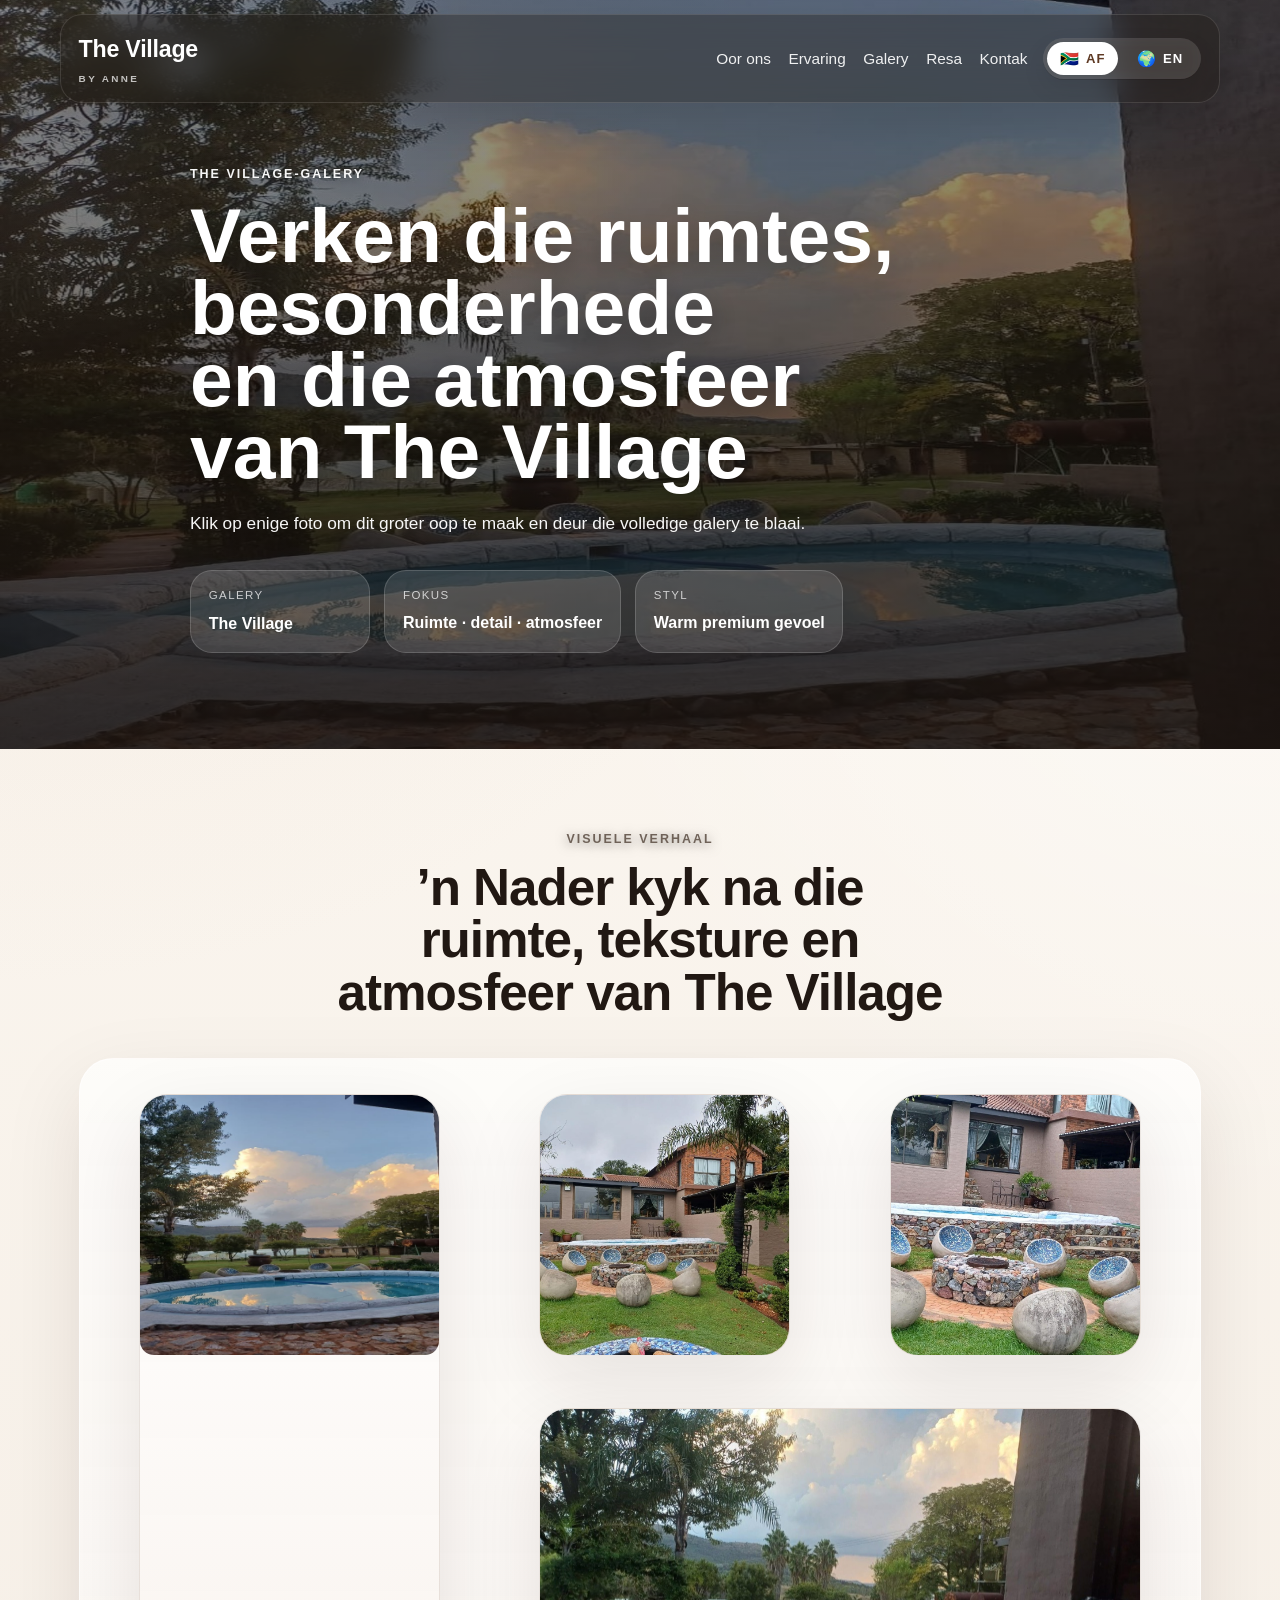
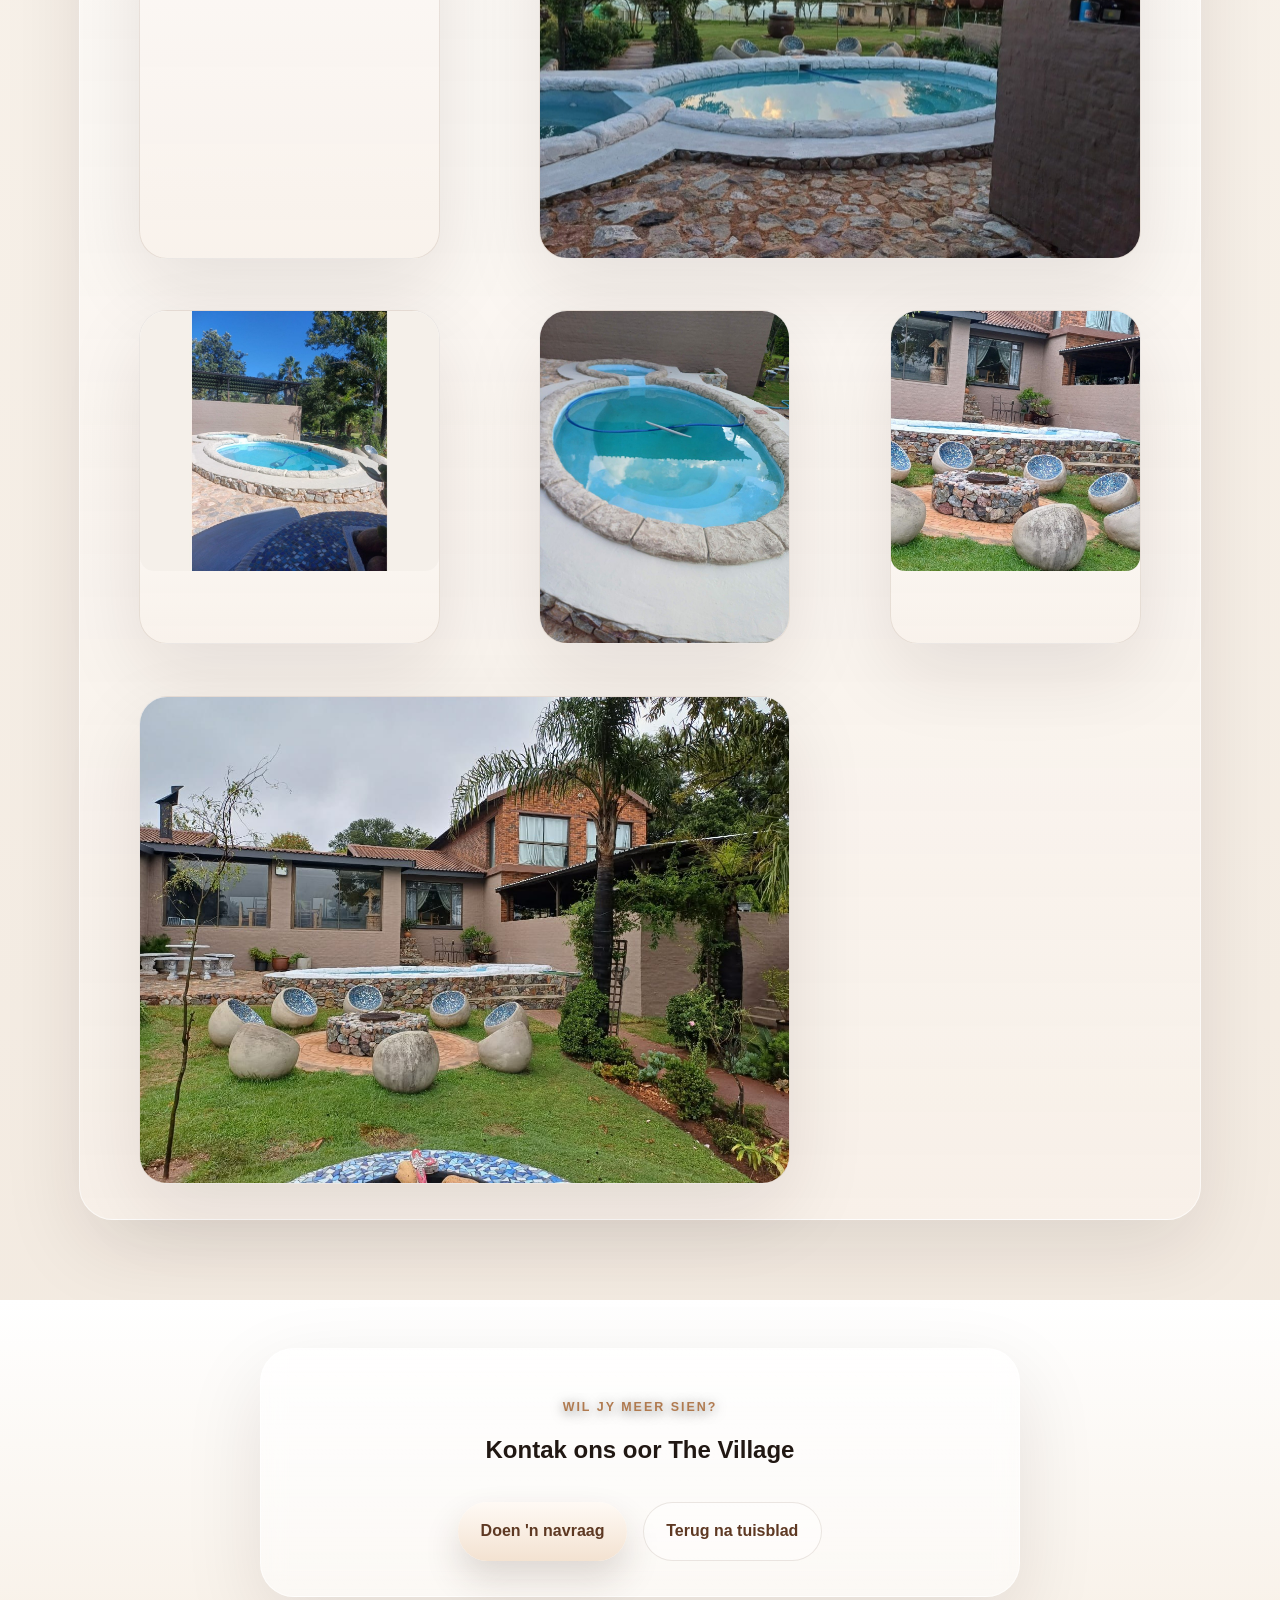
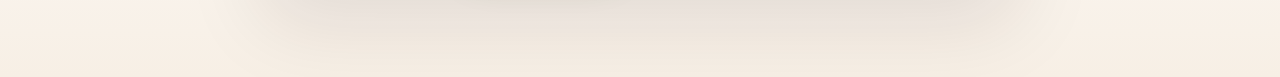
==== gallery.html @ bab65658 "Add The Village favicon" ====
<!DOCTYPE html>
<html lang="af">
<head>
  <meta charset="UTF-8" />
  <meta name="viewport" content="width=device-width, initial-scale=1.0" />
  <title>The Village Gallery | Foto's van die ruimte</title>
  <meta name="description" content="Verken The Village se galery en beleef die atmosfeer, besonderhede en plattelandse bekoring van hierdie pragtige bestemming in Muldersdrift." />
  <link rel="canonical" href="https://adrianver12.github.io/village/gallery.html" />
  <meta property="og:type" content="website" />
  <meta property="og:title" content="The Village Gallery | Foto's van die ruimte" />
  <meta property="og:description" content="Verken The Village se galery en beleef die atmosfeer, besonderhede en plattelandse bekoring van hierdie pragtige bestemming in Muldersdrift." />
  <meta property="og:url" content="https://adrianver12.github.io/village/gallery.html" />
  <meta property="og:image" content="https://adrianver12.github.io/village/assets/hero.jpg" />
  <meta name="twitter:card" content="summary_large_image" />
  <meta name="twitter:title" content="The Village Gallery | Foto's van die ruimte" />
  <meta name="twitter:description" content="Verken The Village se galery en beleef die atmosfeer, besonderhede en plattelandse bekoring van hierdie pragtige bestemming in Muldersdrift." />
  <meta name="twitter:image" content="https://adrianver12.github.io/village/assets/hero.jpg" />
  <meta name="robots" content="index, follow" />
  <link rel="icon" type="image/svg+xml" href="assets/favicon.svg" />
  <link rel="shortcut icon" href="assets/favicon.svg" />
  <script type="application/ld+json">
    {
      "@context": "https://schema.org",
      "@type": "ImageGallery",
      "name": "The Village Gallery",
      "url": "https://adrianver12.github.io/village/gallery.html",
      "image": "https://adrianver12.github.io/village/assets/hero.jpg",
      "about": {
        "@type": "LocalBusiness",
        "name": "The Village by Anne",
        "address": {
          "@type": "PostalAddress",
          "streetAddress": "47 Riverside Road",
          "addressLocality": "Muldersdrift",
          "addressCountry": "ZA"
        }
      }
    }
  </script>
  <link rel="stylesheet" href="styles.css" />
</head>
<body>
  <header class="hero hero-small">
    <div class="overlay"></div>
    <nav class="nav wrap fade-up">
      <a class="brand" href="index.html">The Village</a>
      <div class="nav-controls">
        <div class="links">
          <a href="index.html#about" data-i18n="nav_about">Oor ons</a>
          <a href="index.html#experience" data-i18n="nav_experience">Ervaring</a>
          <a href="gallery.html" data-i18n="nav_gallery">Galery</a>
          <a href="resa.html">Resa</a>
          <a href="index.html#contact" data-i18n="nav_contact">Kontak</a>
        </div>
        <div class="language-switcher" aria-label="Language switcher">
          <button type="button" class="lang-btn active" data-lang="af" aria-label="Afrikaans">
            <span class="lang-flag">🇿🇦</span>
            <span class="lang-code">AF</span>
          </button>
          <button type="button" class="lang-btn" data-lang="en" aria-label="English">
            <span class="lang-flag">🌍</span>
            <span class="lang-code">EN</span>
          </button>
        </div>
      </div>
    </nav>

    <div class="hero-inner wrap fade-up delay-1 hero-small-inner">
      <p class="eyebrow" data-i18n="gallery_page_eyebrow">The Village-galery</p>
      <h1 data-i18n="gallery_page_title">Verken die ruimtes, besonderhede en atmosfeer van The Village</h1>
      <p class="lead" data-i18n="gallery_page_lead">
        Klik op enige foto om dit groter oop te maak en deur die volledige galery te blaai.
      </p>
      <div class="hero-metrics fade-up delay-2">
        <div class="metric-pill">
          <span class="metric-label">Galery</span>
          <strong>The Village</strong>
        </div>
        <div class="metric-pill">
          <span class="metric-label">Fokus</span>
          <strong>Ruimte · detail · atmosfeer</strong>
        </div>
        <div class="metric-pill">
          <span class="metric-label">Styl</span>
          <strong>Warm premium gevoel</strong>
        </div>
      </div>
    </div>
  </header>

  <main>
    <section class="section wrap gallery-page-section">
      <div class="section-heading center fade-up section-heading-narrow gallery-page-heading">
        <p class="kicker">Visuele verhaal</p>
        <h2>’n Nader kyk na die ruimte, teksture en atmosfeer van The Village</h2>
      </div>
      <div class="gallery-page-grid lightbox-gallery premium-gallery-grid">
        <figure class="gallery-card tall fade-up">
          <button class="gallery-trigger" type="button" data-gallery-image="assets/hero.jpg" data-gallery-alt-af="The Village se hoofruimte en terrein" data-gallery-alt-en="The Village main setting and grounds">
            <img src="assets/hero.jpg" alt="The Village se hoofruimte en terrein" data-i18n-alt="gallery_img1_alt" />
          </button>
        </figure>
        <figure class="gallery-card fade-up delay-1">
          <button class="gallery-trigger" type="button" data-gallery-image="assets/gallery-1.jpg" data-gallery-alt-af="The Village se buiteruimte en sitarea" data-gallery-alt-en="The Village venue exterior and seating area">
            <img src="assets/gallery-1.jpg" alt="The Village se buiteruimte en sitarea" data-i18n-alt="gallery_img2_alt" />
          </button>
        </figure>
        <figure class="gallery-card fade-up delay-2">
          <button class="gallery-trigger" type="button" data-gallery-image="assets/gallery-2.jpg" data-gallery-alt-af="The Village se buitelugruimte" data-gallery-alt-en="The Village outdoor space">
            <img src="assets/gallery-2.jpg" alt="The Village se buitelugruimte" data-i18n-alt="gallery_img3_alt" />
          </button>
        </figure>
        <figure class="gallery-card wide fade-up">
          <button class="gallery-trigger" type="button" data-gallery-image="assets/gallery-3.jpg" data-gallery-alt-af="The Village se warm plattelandse atmosfeer" data-gallery-alt-en="The Village warm countryside atmosphere">
            <img src="assets/gallery-3.jpg" alt="The Village se warm plattelandse atmosfeer" data-i18n-alt="gallery_img4_alt" />
          </button>
        </figure>
        <figure class="gallery-card fade-up delay-1">
          <button class="gallery-trigger" type="button" data-gallery-image="assets/gallery-4.jpg" data-gallery-alt-af="The Village se besonderhede en bekoring" data-gallery-alt-en="The Village detail and charm">
            <img src="assets/gallery-4.jpg" alt="The Village se besonderhede en bekoring" data-i18n-alt="gallery_img5_alt" />
          </button>
        </figure>
        <figure class="gallery-card fade-up delay-2">
          <button class="gallery-trigger" type="button" data-gallery-image="assets/reel-1.jpg" data-gallery-alt-af="The Village se swembad detail" data-gallery-alt-en="The Village pool detail">
            <img src="assets/reel-1.jpg" alt="The Village se swembad detail" data-i18n-alt="gallery_img6_alt" />
          </button>
        </figure>
        <figure class="gallery-card fade-up">
          <button class="gallery-trigger" type="button" data-gallery-image="assets/reel-6.jpg" data-gallery-alt-af="The Village se vuurput en sitarea" data-gallery-alt-en="The Village firepit seating area">
            <img src="assets/reel-6.jpg" alt="The Village se vuurput en sitarea" data-i18n-alt="gallery_img7_alt" />
          </button>
        </figure>
        <figure class="gallery-card wide fade-up delay-1">
          <button class="gallery-trigger" type="button" data-gallery-image="assets/reel-7.jpg" data-gallery-alt-af="The Village se buitekant en tuin" data-gallery-alt-en="The Village exterior and garden">
            <img src="assets/reel-7.jpg" alt="The Village se buitekant en tuin" data-i18n-alt="gallery_img8_alt" />
          </button>
        </figure>
      </div>
    </section>

    <section class="section contact-section gallery-cta-section">
      <div class="wrap center fade-up premium-panel gallery-cta-panel">
        <p class="kicker" data-i18n="gallery_contact_kicker">Wil jy meer sien?</p>
        <h2 data-i18n="gallery_contact_title">Kontak ons oor The Village</h2>
        <div class="cta-row center-cta">
          <a class="btn primary" href="index.html#contact" data-i18n="gallery_contact_cta">Doen 'n navraag</a>
          <a class="btn ghost" href="index.html" data-i18n="gallery_back_home">Terug na tuisblad</a>
        </div>
      </div>
    </section>
  </main>

  <div class="lightbox" id="lightbox" aria-hidden="true">
    <button class="lightbox-close" type="button" aria-label="Close gallery">×</button>
    <button class="lightbox-nav prev" type="button" aria-label="Previous image">‹</button>
    <div class="lightbox-stage">
      <img id="lightbox-image" src="" alt="" />
      <p id="lightbox-caption"></p>
    </div>
    <button class="lightbox-nav next" type="button" aria-label="Next image">›</button>
  </div>

  <script>
    window.SMARTSITE_GA4_ID = 'G-8PX1MMG23H';
  </script>
  <script src="tracking-snippet.js"></script>
  <script>
    const translations = {
      af: {
        page_title: "The Village Gallery | Foto's van die ruimte",
        meta_description: "Verken The Village se galery en beleef die atmosfeer, besonderhede en plattelandse bekoring van hierdie pragtige bestemming in Muldersdrift.",
        nav_about: "Oor ons",
        nav_experience: "Ervaring",
        nav_gallery: "Galery",
        nav_contact: "Kontak",
        gallery_page_eyebrow: "The Village-galery",
        gallery_page_title: "Verken die ruimtes, besonderhede en die atmosfeer van The Village",
        gallery_page_lead: "Klik op enige foto om dit groter oop te maak en deur die volledige galery te blaai.",
        gallery_img1_alt: "The Village se hoofruimte en terrein",
        gallery_img2_alt: "The Village se buiteruimte en sitarea",
        gallery_img3_alt: "The Village se buitelugruimte",
        gallery_img4_alt: "The Village se warm plattelandse atmosfeer",
        gallery_img5_alt: "The Village se besonderhede en bekoring",
        gallery_img6_alt: "The Village se swembad detail",
        gallery_img7_alt: "The Village se vuurput en sitarea",
        gallery_img8_alt: "The Village se buitekant en tuin",
        gallery_contact_kicker: "Wil jy meer sien?",
        gallery_contact_title: "Kontak ons oor The Village",
        gallery_contact_cta: "Doen 'n navraag",
        gallery_back_home: "Terug na tuisblad"
      },
      en: {
        page_title: "The Village Gallery | Photos of the space",
        meta_description: "Explore The Village gallery and experience the atmosphere, details, and countryside charm of this beautiful destination in Muldersdrift.",
        nav_about: "About",
        nav_experience: "Experience",
        nav_gallery: "Gallery",
        nav_contact: "Contact",
        gallery_page_eyebrow: "The Village gallery",
        gallery_page_title: "Explore the spaces, details, and atmosphere of The Village",
        gallery_page_lead: "Click any image to open it larger and scroll through the full gallery.",
        gallery_img1_alt: "The Village main setting and grounds",
        gallery_img2_alt: "The Village venue exterior and seating area",
        gallery_img3_alt: "The Village outdoor space",
        gallery_img4_alt: "The Village warm countryside atmosphere",
        gallery_img5_alt: "The Village detail and charm",
        gallery_img6_alt: "The Village pool detail",
        gallery_img7_alt: "The Village firepit seating area",
        gallery_img8_alt: "The Village exterior and garden",
        gallery_contact_kicker: "Want to see more?",
        gallery_contact_title: "Contact us about The Village",
        gallery_contact_cta: "Make an enquiry",
        gallery_back_home: "Back to home"
      }
    };

    (function () {
      const triggers = Array.from(document.querySelectorAll('.gallery-trigger'));
      const lightbox = document.getElementById('lightbox');
      const lightboxImage = document.getElementById('lightbox-image');
      const lightboxCaption = document.getElementById('lightbox-caption');
      const closeBtn = document.querySelector('.lightbox-close');
      const prevBtn = document.querySelector('.lightbox-nav.prev');
      const nextBtn = document.querySelector('.lightbox-nav.next');
      const langButtons = Array.from(document.querySelectorAll('.lang-btn'));
      const metaDescription = document.querySelector('meta[name="description"]');
      let currentIndex = 0;
      let currentLang = 'af';

      const items = triggers.map((trigger) => ({
        src: trigger.dataset.galleryImage,
        altAf: trigger.dataset.galleryAltAf || '',
        altEn: trigger.dataset.galleryAltEn || ''
      }));

      function currentAlt(item) {
        return currentLang === 'af' ? item.altAf : item.altEn;
      }

      function render(index) {
        const item = items[index];
        const alt = currentAlt(item);
        lightboxImage.src = item.src;
        lightboxImage.alt = alt;
        lightboxCaption.textContent = alt;
        currentIndex = index;
      }

      function openLightbox(index) {
        render(index);
        lightbox.classList.add('open');
        lightbox.setAttribute('aria-hidden', 'false');
        document.body.classList.add('lightbox-open');
      }

      function closeLightbox() {
        lightbox.classList.remove('open');
        lightbox.setAttribute('aria-hidden', 'true');
        document.body.classList.remove('lightbox-open');
      }

      function showNext(step) {
        const nextIndex = (currentIndex + step + items.length) % items.length;
        render(nextIndex);
      }

      function applyTranslations(lang) {
        currentLang = lang;
        try { localStorage.setItem('theVillageLanguage', lang); } catch (e) {}
        document.documentElement.lang = lang;
        document.title = translations[lang].page_title;
        metaDescription.setAttribute('content', translations[lang].meta_description);

        document.querySelectorAll('[data-i18n]').forEach((el) => {
          const key = el.dataset.i18n;
          if (translations[lang][key]) el.textContent = translations[lang][key];
        });

        document.querySelectorAll('[data-i18n-alt]').forEach((el) => {
          const key = el.dataset.i18nAlt;
          if (translations[lang][key]) el.setAttribute('alt', translations[lang][key]);
        });

        langButtons.forEach((btn) => {
          btn.classList.toggle('active', btn.dataset.lang === lang);
        });

        if (lightbox.classList.contains('open')) render(currentIndex);
      }

      triggers.forEach((trigger, index) => {
        trigger.addEventListener('click', () => openLightbox(index));
      });

      closeBtn.addEventListener('click', closeLightbox);
      prevBtn.addEventListener('click', () => showNext(-1));
      nextBtn.addEventListener('click', () => showNext(1));

      lightbox.addEventListener('click', (event) => {
        if (event.target === lightbox) closeLightbox();
      });

      document.addEventListener('keydown', (event) => {
        if (!lightbox.classList.contains('open')) return;
        if (event.key === 'Escape') closeLightbox();
        if (event.key === 'ArrowLeft') showNext(-1);
        if (event.key === 'ArrowRight') showNext(1);
      });

      langButtons.forEach((btn) => {
        btn.addEventListener('click', () => applyTranslations(btn.dataset.lang));
      });

      let savedLang = 'af';
      try {
        savedLang = localStorage.getItem('theVillageLanguage') || 'af';
      } catch (e) {}
      applyTranslations(savedLang === 'en' ? 'en' : 'af');
    })();
  </script>
</body>
</html>
---- styles.css ----
:root {
  --bg: #f6f1ea;
  --surface: rgba(255,255,255,0.92);
  --surface-strong: #fffdfa;
  --surface-soft: rgba(255,255,255,0.78);
  --text: #211813;
  --muted: #6f6258;
  --accent: #b07a4f;
  --accent-dark: #5e3923;
  --accent-soft: #e8d5c4;
  --line: rgba(94, 57, 35, 0.12);
  --shadow: 0 28px 80px rgba(36, 24, 18, 0.1);
}

* { box-sizing: border-box; }
html { scroll-behavior: smooth; scroll-padding-top: 110px; }
body {
  margin: 0;
  font-family: Inter, Arial, Helvetica, sans-serif;
  color: var(--text);
  background:
    radial-gradient(circle at top left, rgba(232,213,196,0.42), transparent 28%),
    radial-gradient(circle at right 15%, rgba(255,255,255,0.5), transparent 24%),
    linear-gradient(180deg, #fcf8f2 0%, #f2e9df 100%);
  line-height: 1.65;
}
img { max-width: 100%; display: block; }
a { color: inherit; }
.wrap { max-width: 1160px; margin: 0 auto; }

.hero {
  position: relative;
  min-height: 96vh;
  padding: 6rem 1.2rem 6rem;
  color: white;
  background: url('assets/hero.jpg') center/cover no-repeat;
}
.overlay {
  position: absolute;
  inset: 0;
  background:
    linear-gradient(rgba(24, 18, 14, 0.38), rgba(24, 18, 14, 0.8)),
    linear-gradient(120deg, rgba(176,122,79,0.18), transparent 44%),
    radial-gradient(circle at top left, rgba(255,255,255,0.08), transparent 28%);
}
.nav, .hero-inner { position: relative; z-index: 2; }
.nav {
  position: fixed;
  top: 0.9rem;
  left: 0.75rem;
  right: 0.75rem;
  max-width: 1160px;
  margin: 0 auto;
  z-index: 50;
  display: flex;
  justify-content: space-between;
  align-items: center;
  gap: 1rem;
  padding: 0.9rem 1.1rem;
  border-radius: 22px;
  background: rgba(28, 21, 17, 0.34);
  border: 1px solid rgba(255,255,255,0.12);
  box-shadow: 0 20px 50px rgba(0,0,0,0.16);
  backdrop-filter: blur(16px);
}
.brand {
  font-size: 1.45rem;
  font-weight: 800;
  letter-spacing: -0.01em;
  text-decoration: none;
  color: inherit;
  transition: opacity 0.2s ease;
}
.brand::after {
  content: 'by Anne';
  display: block;
  font-size: 0.62rem;
  font-weight: 600;
  letter-spacing: 0.24em;
  text-transform: uppercase;
  color: rgba(255,255,255,0.72);
  margin-top: 0.18rem;
}
.brand:hover {
  opacity: 0.82;
}
.nav-controls {
  display: flex;
  align-items: center;
  gap: 1rem;
  flex-wrap: wrap;
  justify-content: flex-end;
}
.links { display: flex; gap: 1.1rem; flex-wrap: wrap; }
.links a, .btn { text-decoration: none; }
.links a {
  color: rgba(255,255,255,0.92);
  font-size: 0.96rem;
  position: relative;
}
.links a::after {
  content: '';
  position: absolute;
  left: 0;
  bottom: -0.35rem;
  width: 100%;
  height: 1px;
  background: rgba(255,255,255,0.72);
  transform: scaleX(0);
  transform-origin: left;
  transition: transform 0.22s ease;
}
.links a:hover::after,
.links a:focus-visible::after {
  transform: scaleX(1);
}
.language-switcher {
  display: inline-flex;
  gap: 0.35rem;
  padding: 0.28rem;
  border-radius: 999px;
  background: rgba(255,255,255,0.14);
  backdrop-filter: blur(8px);
  box-shadow: 0 10px 25px rgba(0,0,0,0.08);
}
.lang-btn {
  display: inline-flex;
  align-items: center;
  gap: 0.45rem;
  border: 0;
  border-radius: 999px;
  padding: 0.55rem 0.8rem;
  background: transparent;
  color: white;
  cursor: pointer;
  font-weight: 700;
}
.lang-btn.active {
  background: white;
  color: var(--accent-dark);
}
.lang-flag {
  font-size: 0.95rem;
  line-height: 1;
}
.lang-code {
  font-size: 0.82rem;
  letter-spacing: 0.08em;
}
.hero-inner {
  max-width: 900px;
  padding-top: 6.2rem;
}
.eyebrow, .kicker {
  text-transform: uppercase;
  letter-spacing: 0.16em;
  font-size: 0.78rem;
  font-weight: 700;
  color: rgba(255,255,255,0.96);
  text-shadow: 0 2px 12px rgba(0,0,0,0.55);
}
h1, h2, h3 { margin: 0; text-wrap: balance; }
h1 {
  margin-top: 0.85rem;
  font-size: clamp(3rem, 6vw, 5.6rem);
  line-height: 0.94;
  max-width: 900px;
  text-shadow: 0 8px 24px rgba(0,0,0,0.28);
}
.lead {
  max-width: 720px;
  font-size: 1.08rem;
  color: rgba(255,255,255,0.96);
  margin-top: 1.35rem;
  text-shadow: 0 4px 18px rgba(0,0,0,0.35);
}

.hero-metrics {
  display: flex;
  gap: 0.9rem;
  flex-wrap: wrap;
  margin-top: 2rem;
}

.metric-pill {
  min-width: 180px;
  padding: 0.95rem 1.1rem;
  border-radius: 22px;
  background: rgba(255,255,255,0.12);
  border: 1px solid rgba(255,255,255,0.16);
  backdrop-filter: blur(10px);
}

.metric-label {
  display: block;
  font-size: 0.72rem;
  letter-spacing: 0.12em;
  text-transform: uppercase;
  color: rgba(255,255,255,0.74);
  margin-bottom: 0.35rem;
}

.metric-pill strong {
  font-size: 1rem;
  color: white;
}
.cta-row {
  display: flex;
  gap: 1rem;
  flex-wrap: wrap;
  margin-top: 2rem;
}
.btn {
  display: inline-flex;
  align-items: center;
  justify-content: center;
  padding: 0.95rem 1.4rem;
  border-radius: 999px;
  font-weight: 700;
  transition: transform 0.22s ease, opacity 0.22s ease;
}
.btn:hover { transform: translateY(-2px); }
.btn.primary {
  background: linear-gradient(180deg, #fffaf5 0%, #f3e2d1 100%);
  color: var(--accent-dark);
  box-shadow: 0 18px 36px rgba(64, 40, 25, 0.16);
}
.btn.secondary { color: white; border: 1px solid rgba(255,255,255,0.55); background: rgba(255,255,255,0.08); }
.btn.ghost { color: var(--accent-dark); border: 1px solid var(--line); background: rgba(255,255,255,0.42); }

.statement-section {
  margin-top: -2.5rem;
  position: relative;
  z-index: 3;
  padding: 0 1.2rem;
}
.statement-card {
  background: var(--surface-soft);
  border: 1px solid rgba(255,255,255,0.7);
  border-radius: 32px;
  padding: 2rem 2.2rem;
  box-shadow: var(--shadow);
  backdrop-filter: blur(16px);
}
.statement-card h2 { margin-top: 0.35rem; font-size: clamp(1.8rem, 3.5vw, 2.9rem); }
.split-statement {
  display: grid;
  grid-template-columns: 1.2fr 0.8fr;
  gap: 1.8rem;
  align-items: end;
}
.statement-side-copy {
  margin: 0;
  font-size: 1.02rem;
  color: var(--muted);
}
.hero-small {
  min-height: 56vh;
  padding-top: 6rem;
}
.hero-small-inner {
  padding-top: 3.5rem;
}
.kicker { color: var(--accent); }
.section { padding: 5rem 1.2rem; scroll-margin-top: 110px; }
.split-layout, .contact-grid {
  display: grid;
  grid-template-columns: 1fr 1fr;
  gap: 2rem;
  align-items: center;
}
.content-block h2, .section-heading h2, .highlight-grid h2, .contact-grid h2 {
  margin-top: 0.45rem;
  font-size: clamp(2rem, 4vw, 3.2rem);
  line-height: 1.03;
  letter-spacing: -0.02em;
}
p, li, .section-heading p { color: var(--muted); }

.section-heading-narrow {
  max-width: 680px;
}
.visual-card, .card, .feature-card, .gallery-card, .contact-card {
  background: var(--surface);
  border: 1px solid var(--line);
  border-radius: 28px;
  box-shadow: var(--shadow);
}
.visual-card, .gallery-card { overflow: hidden; }

.about-editorial {
  align-items: stretch;
}

.framed-visual {
  padding: 0.75rem;
  background: linear-gradient(180deg, rgba(255,255,255,0.92), rgba(246,238,230,0.9));
}

.about-signature {
  display: flex;
  align-items: center;
  gap: 0.9rem;
  margin-top: 1.6rem;
  color: var(--accent-dark);
}

.about-signature p {
  margin: 0;
  color: var(--accent-dark);
  font-weight: 600;
}

.signature-line {
  width: 56px;
  height: 1px;
  background: rgba(94,57,35,0.3);
  flex: 0 0 auto;
}
.gallery-trigger {
  display: block;
  width: 100%;
  padding: 0;
  margin: 0;
  border: 0;
  background: transparent;
  cursor: pointer;
}
.visual-card img { width: 100%; height: 100%; min-height: 420px; object-fit: cover; }
.gallery-preview-section {
  padding-top: 4rem;
}
.gallery-preview-card {
  display: grid;
  grid-template-columns: 1.15fr 0.85fr;
  gap: 1.5rem;
  align-items: center;
  background: var(--surface-strong);
  border: 1px solid var(--line);
  border-radius: 30px;
  box-shadow: var(--shadow);
  overflow: hidden;
}
.gallery-preview-card img {
  width: 100%;
  height: 100%;
  min-height: 360px;
  object-fit: cover;
}
.gallery-preview-copy {
  padding: 2.3rem;
}

.spotlight-card {
  position: relative;
}

.spotlight-card::after {
  content: '';
  position: absolute;
  inset: auto 2rem 2rem auto;
  width: 120px;
  height: 120px;
  border-radius: 50%;
  background: radial-gradient(circle, rgba(232,213,196,0.6), rgba(232,213,196,0));
  pointer-events: none;
}
.gallery-page-grid {
  display: grid;
  grid-template-columns: 1.15fr 1fr 1fr;
  gap: 1.2rem;
}

.gallery-page-section {
  padding-top: 4.2rem;
}

.gallery-page-heading {
  margin-bottom: 2rem;
}

.premium-gallery-grid {
  padding: 1.2rem;
  border-radius: 34px;
  background: linear-gradient(180deg, rgba(255,255,255,0.7), rgba(251,244,238,0.54));
  border: 1px solid rgba(255,255,255,0.62);
  box-shadow: var(--shadow);
}

.resa-gallery-page-section {
  padding-top: 4.2rem;
}

.resa-premium-gallery-grid {
  background: linear-gradient(180deg, rgba(255,255,255,0.72), rgba(251,241,235,0.56));
}
.stay-image {
  width: 100%;
  height: 260px;
  object-fit: cover;
  border-radius: 18px;
  margin-bottom: 1rem;
}
.resa-hero {
  background:
    linear-gradient(rgba(24, 18, 14, 0.1), rgba(24, 18, 14, 0.42)),
    url('assets/resa-gallery-1.jpg') center/cover no-repeat;
}
.products-hero {
  background: url('assets/resa-product-skincare-set.jpg') center/cover no-repeat;
}
.center-cta {
  justify-content: center;
}
.product-grid {
  display: grid;
  grid-template-columns: repeat(auto-fit, minmax(240px, 1fr));
  gap: 1.25rem;
}

.resa-products-section {
  padding-top: 4.2rem;
}

.resa-product-grid {
  gap: 1.5rem;
}
.product-card {
  background: linear-gradient(180deg, rgba(255,255,255,0.95), rgba(249,243,237,0.92));
  border: 1px solid var(--line);
  border-radius: 28px;
  box-shadow: var(--shadow);
  overflow: hidden;
  display: flex;
  flex-direction: column;
}
.product-card img {
  width: 100%;
  height: 310px;
  object-fit: cover;
  object-position: center;
  transition: transform 0.3s ease-in-out;
  box-shadow: 0 2px 10px rgba(0, 0, 0, 0.1);
}
.product-card:hover img {
  transform: scale(1.025);
}
.product-grid { margin-top: 2rem; }
.product-card > div {
  padding: 1.25rem;
  display: flex;
  flex: 1;
  flex-direction: column;
}
.product-card > div h3 {
  margin-top: 0.25rem;
  margin-bottom: 0.6rem;
}
.product-copy {
  padding: 1.25rem;
  display: flex;
  flex: 1;
  flex-direction: column;
}
.product-copy h3 {
  margin-top: 0.25rem;
  margin-bottom: 0.6rem;
}
.product-category {
  margin: 0;
  color: var(--accent);
  font-size: 0.78rem;
  font-weight: 800;
  letter-spacing: 0.1em;
  text-transform: uppercase;
}
.product-price, .price {
  margin-top: auto;
  color: var(--accent-dark);
  font-size: 1.15rem;
  font-weight: 800;
}
.muted-price {
  color: var(--muted);
  font-size: 0.98rem;
}
.product-enquiry-card {
  max-width: 780px;
}
.price-layout {
  display: grid;
  grid-template-columns: 1.15fr 0.85fr;
  gap: 2rem;
  align-items: start;
}

.resa-price-panel {
  border-radius: 34px;
}
.price-columns {
  display: grid;
  grid-template-columns: repeat(auto-fit, minmax(230px, 1fr));
  gap: 1rem;
  margin-top: 1.5rem;
}
.price-box {
  background: linear-gradient(180deg, rgba(255,255,255,0.96), rgba(248,240,233,0.9));
  border: 1px solid var(--line);
  border-radius: 24px;
  box-shadow: var(--shadow);
  padding: 1.35rem;
}
.price-list {
  list-style: none;
  padding: 0;
  margin: 0;
}
.price-list li {
  display: flex;
  justify-content: space-between;
  gap: 1rem;
  padding: 0.65rem 0;
  border-bottom: 1px solid var(--line);
}
.price-list li:last-child { border-bottom: 0; }
.price-list strong { color: var(--accent-dark); white-space: nowrap; }
.price-image img { width: 100%; }

.alt { background: rgba(255,255,255,0.38); }
.section-heading { max-width: 760px; margin: 0 auto 2.4rem; }
.center { text-align: center; }
.intro-note { max-width: 760px; margin: 0.5rem auto 2rem; }
.premium-panel-section {
  padding-top: 4.2rem;
}
.premium-panel {
  padding: 2.2rem;
  border-radius: 34px;
  background: linear-gradient(180deg, rgba(255,255,255,0.7), rgba(255,255,255,0.48));
  border: 1px solid rgba(255,255,255,0.6);
  box-shadow: var(--shadow);
  backdrop-filter: blur(12px);
}
.feature-grid {
  display: grid;
  grid-template-columns: repeat(auto-fit, minmax(250px, 1fr));
  gap: 1.25rem;
}
.feature-grid-tight {
  gap: 1.5rem;
}
.feature-card {
  padding: 1.7rem;
  min-height: 220px;
  position: relative;
}
.feature-card::before {
  content: '';
  position: absolute;
  inset: 0;
  border-radius: inherit;
  background: linear-gradient(180deg, rgba(255,255,255,0.18), transparent 40%);
  pointer-events: none;
}
.feature-number {
  display: inline-block;
  margin-bottom: 1rem;
  color: var(--accent);
  font-weight: 800;
  letter-spacing: 0.12em;
}

.feature-card h3,
.product-card h3,
.price-box h3 {
  letter-spacing: -0.02em;
}
.masonry-grid {
  display: grid;
  grid-template-columns: 1.15fr 1fr 1fr;
  gap: 1.2rem;
}
.gallery-card img {
  width: 100%;
  height: 100%;
  min-height: 260px;
  object-fit: cover;
  transition: transform 0.35s ease;
  border-radius: 14px;
}
.gallery-card:hover img { transform: scale(1.03); }

.gallery-card {
  background: linear-gradient(180deg, rgba(255,255,255,0.96), rgba(248,241,235,0.92));
}
.tall { grid-row: span 2; }
.wide { grid-column: span 2; }
.highlight-band {
  background: linear-gradient(180deg, #f1e1d3 0%, #e7d1be 100%);
}

.editorial-band {
  position: relative;
  overflow: hidden;
}

.editorial-band::before {
  content: '';
  position: absolute;
  inset: 0;
  background: radial-gradient(circle at right top, rgba(255,255,255,0.26), transparent 28%);
  pointer-events: none;
}

.editorial-quote {
  padding-top: 1rem;
}

.editorial-quote p {
  max-width: 620px;
  margin: 0;
  font-size: clamp(1.2rem, 2.6vw, 1.8rem);
  line-height: 1.35;
  color: var(--accent-dark);
}
.highlight-grid {
  display: grid;
  grid-template-columns: 1fr 1fr;
  gap: 2rem;
  align-items: center;
}
.contact-section {
  background: linear-gradient(180deg, #fff 0%, #f7efe5 100%);
}

.gallery-cta-section {
  padding-top: 3rem;
}

.gallery-cta-panel {
  max-width: 760px;
}

.resa-editorial {
  padding-top: 4.2rem;
}

.resa-signature p {
  max-width: 440px;
}

.resa-framed-visual img {
  min-height: 470px;
}

.resa-panel {
  background: linear-gradient(180deg, rgba(255,255,255,0.72), rgba(252,244,238,0.54));
}

.resa-gallery-preview-section {
  padding-bottom: 6rem;
}

.resa-spotlight-card::after {
  background: radial-gradient(circle, rgba(221,193,172,0.62), rgba(221,193,172,0));
}
.contact-card { padding: 1.7rem; }

.premium-contact-grid {
  align-items: stretch;
}

.premium-contact-grid > div,
.premium-contact-grid .contact-card {
  min-height: 100%;
}
.contact-card p + p { margin-top: 1rem; }
.contact-link {
  color: var(--accent-dark);
  font-weight: 600;
  text-decoration: none;
}
.contact-link:hover {
  text-decoration: underline;
}
.lightbox-open {
  overflow: hidden;
}
.lightbox {
  position: fixed;
  inset: 0;
  display: none;
  align-items: center;
  justify-content: center;
  gap: 1rem;
  padding: 1.5rem;
  background: rgba(12, 12, 12, 0.88);
  z-index: 9999;
}
.lightbox.open {
  display: flex;
}
.lightbox-stage {
  max-width: min(1100px, 80vw);
  max-height: 86vh;
  text-align: center;
}
.lightbox-stage img {
  max-width: 100%;
  max-height: 76vh;
  border-radius: 18px;
  box-shadow: 0 30px 80px rgba(0,0,0,0.35);
}
.lightbox-stage p {
  color: rgba(255,255,255,0.88);
  margin-top: 0.9rem;
}
.lightbox-close,
.lightbox-nav {
  border: 0;
  cursor: pointer;
  color: white;
  background: rgba(255,255,255,0.12);
  backdrop-filter: blur(8px);
}
.lightbox-close {
  position: absolute;
  top: 1rem;
  right: 1rem;
  width: 48px;
  height: 48px;
  border-radius: 999px;
  font-size: 2rem;
  line-height: 1;
}
.lightbox-nav {
  width: 54px;
  height: 54px;
  border-radius: 999px;
  font-size: 2rem;
  flex: 0 0 auto;
}
.map-embed {
  margin: 1rem 0 1.2rem;
  border-radius: 18px;
  overflow: hidden;
  border: 1px solid var(--line);
}
.map-embed iframe {
  display: block;
  width: 100%;
  height: 260px;
  border: 0;
}
.hover-lift { transition: transform 0.26s ease, box-shadow 0.26s ease; }
.hover-lift:hover {
  transform: translateY(-6px);
  box-shadow: 0 28px 70px rgba(20,20,20,0.12);
}
.fade-up {
  opacity: 0;
  transform: translateY(20px);
  animation: fadeUp 0.85s ease forwards;
  transition: opacity 0.5s ease, transform 0.5s ease;
}
.delay-1 { animation-delay: 0.1s; }
.delay-2 { animation-delay: 0.2s; }
@keyframes fadeUp {
  to { opacity: 1; transform: translateY(0); }
}
@media (prefers-reduced-motion: reduce) {
  * { animation: none !important; transition: none !important; scroll-behavior: auto !important; }
  .fade-up { opacity: 1; transform: none; }
}
@media (max-width: 980px) {
  .split-layout, .contact-grid, .highlight-grid, .masonry-grid, .statement-card, .gallery-preview-card, .gallery-page-grid, .price-layout, .split-statement { grid-template-columns: 1fr; }
  .wide, .tall { grid-column: auto; grid-row: auto; }
}
@media (max-width: 760px) {
  .nav, .nav-controls { flex-direction: column; align-items: flex-start; }
  .hero-inner { padding-top: 4rem; }
  .cta-row, .hero-metrics { flex-direction: column; align-items: stretch; }
  .btn, .metric-pill { width: 100%; }
  .brand::after { letter-spacing: 0.18em; }
  .premium-panel,
  .statement-card,
  .gallery-preview-copy,
  .contact-card,
  .feature-card { padding-left: 1.2rem; padding-right: 1.2rem; }
  .lightbox {
    padding: 1rem 0.5rem;
    gap: 0.5rem;
  }
  .lightbox-stage {
    max-width: 100%;
  }
  .lightbox-nav {
    width: 44px;
    height: 44px;
  }
}
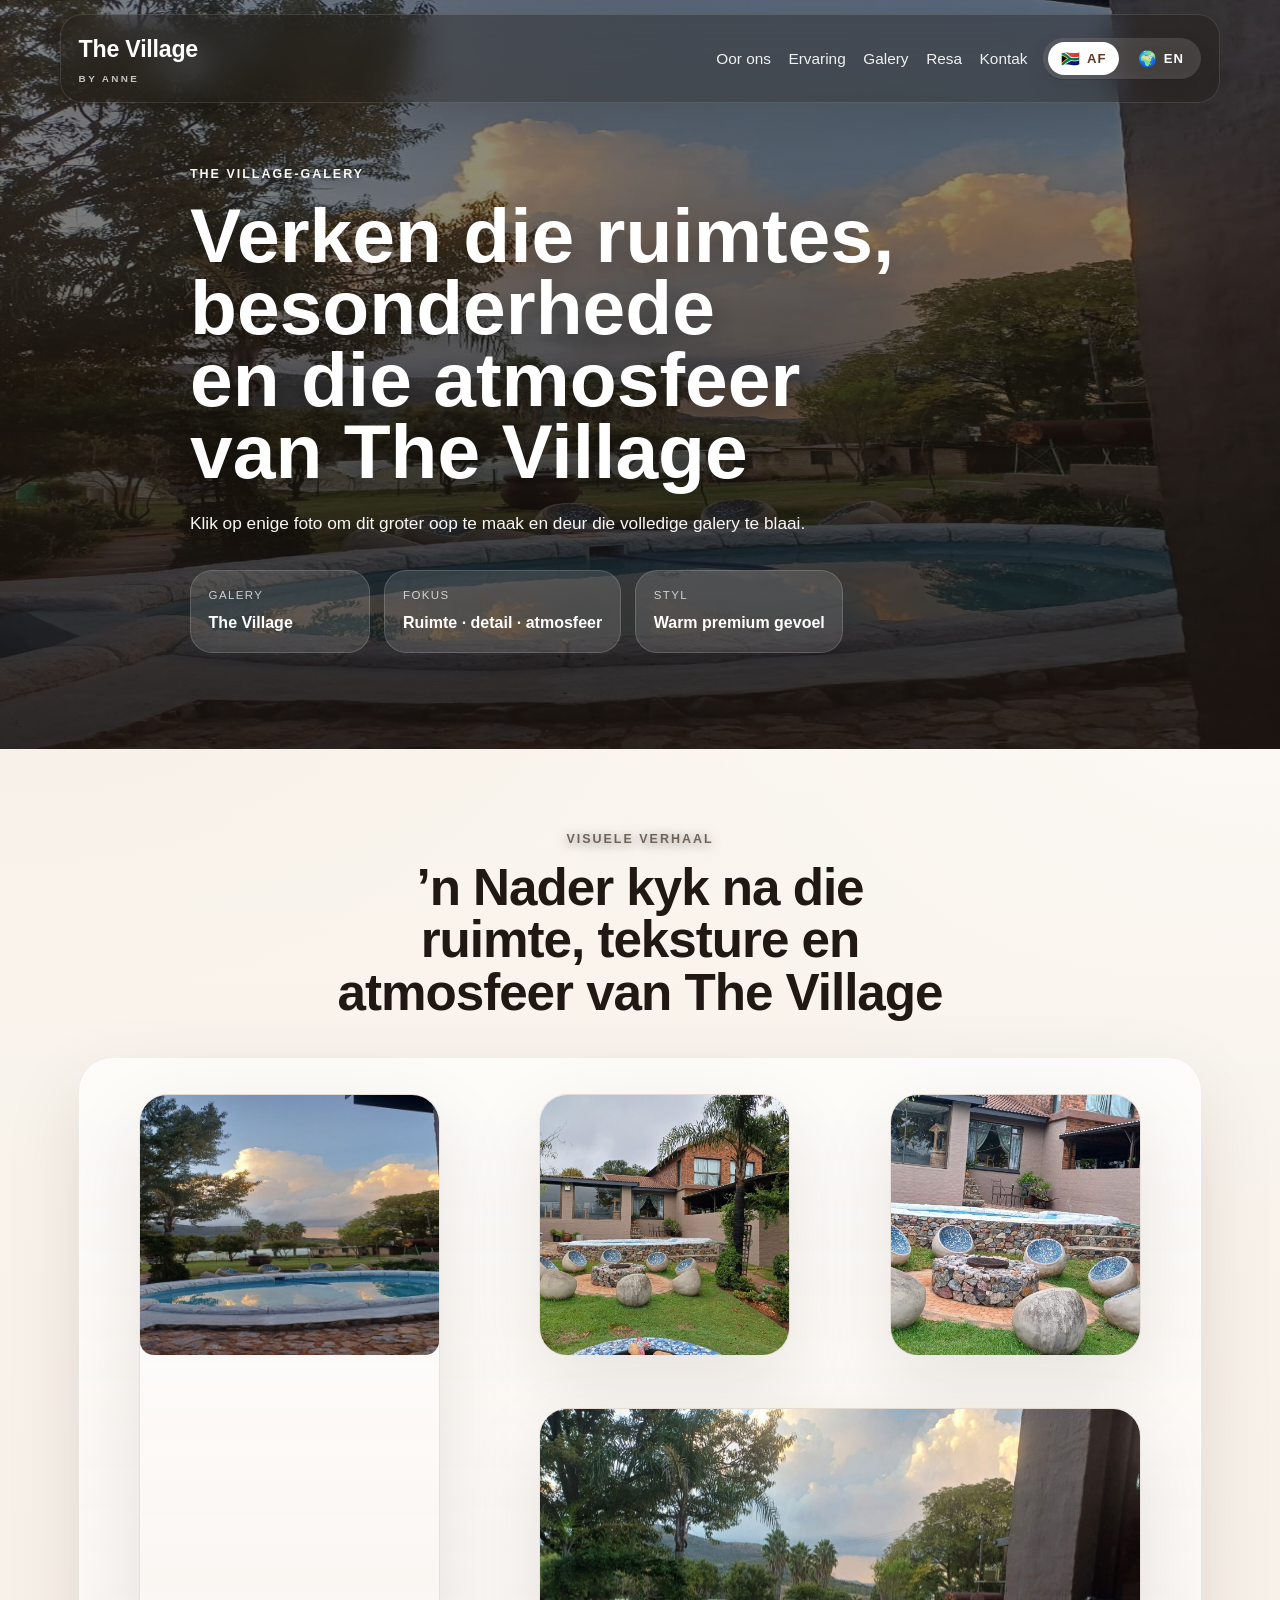
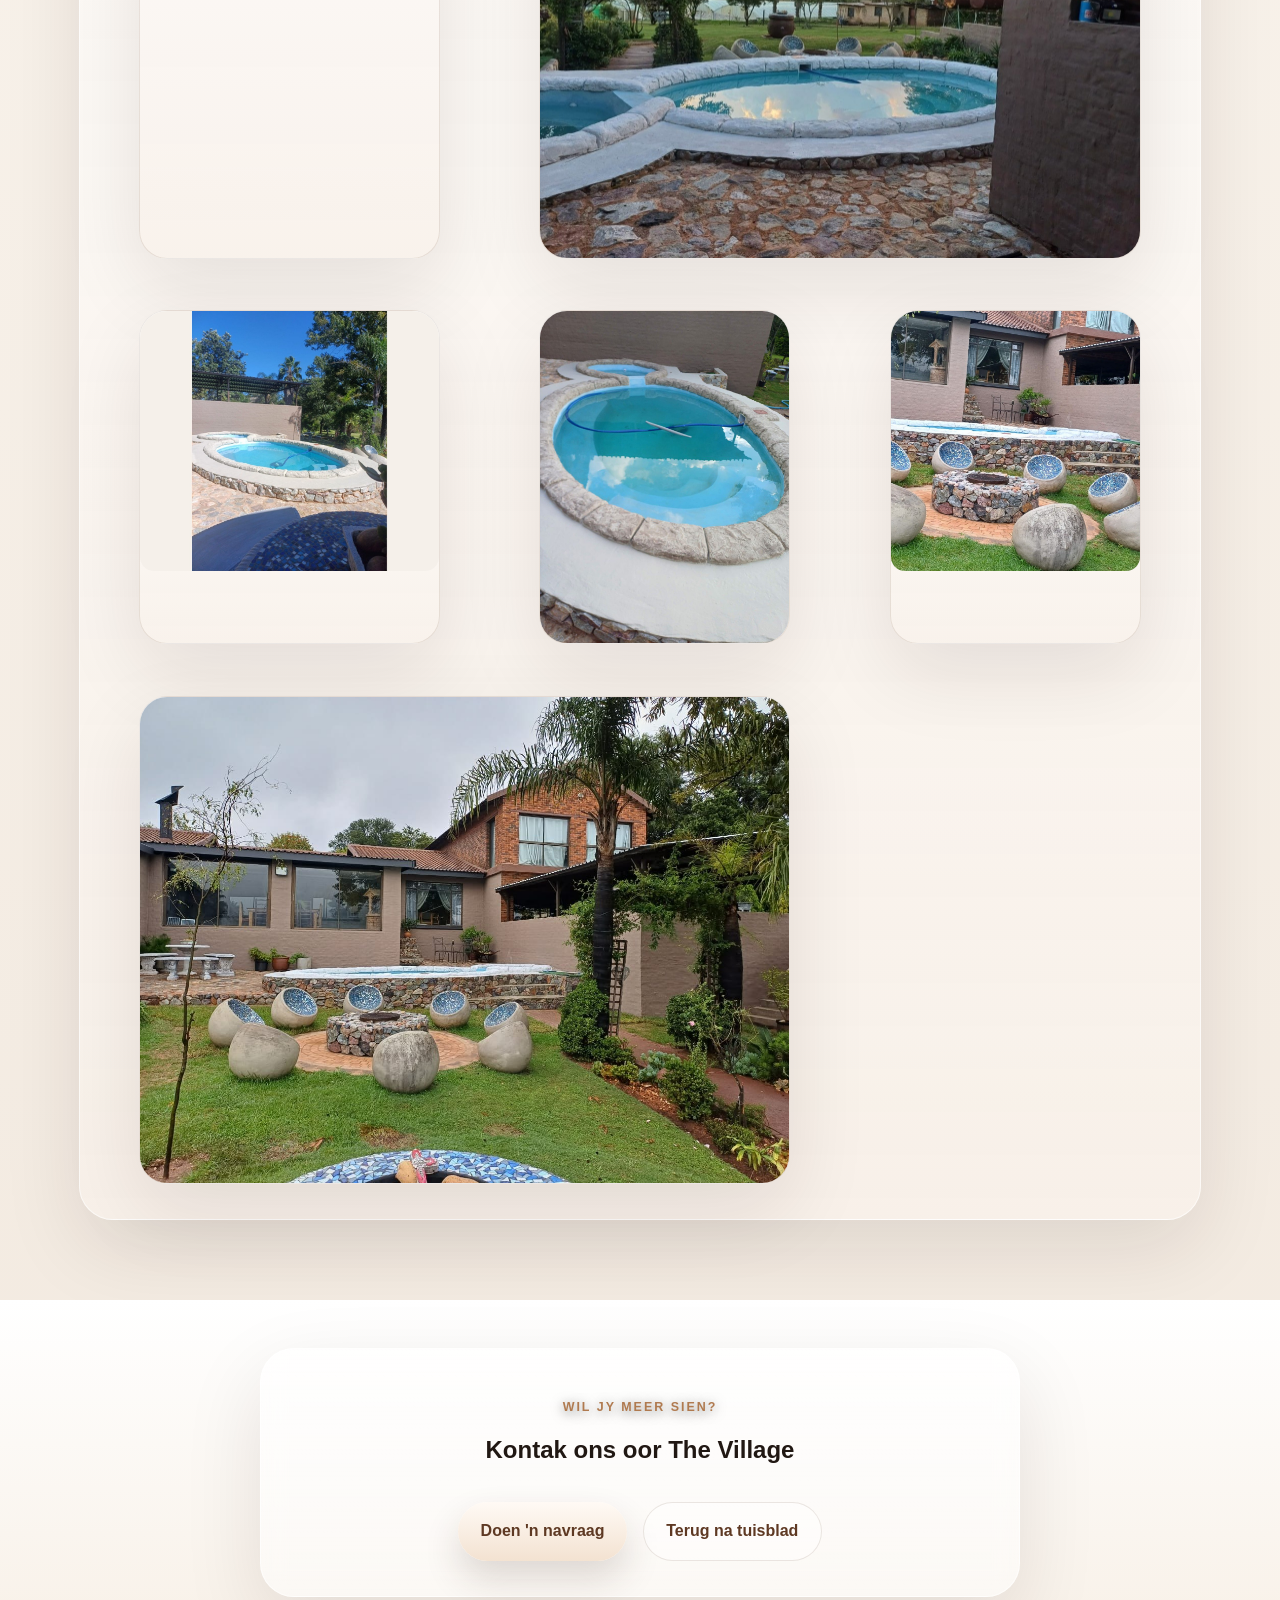
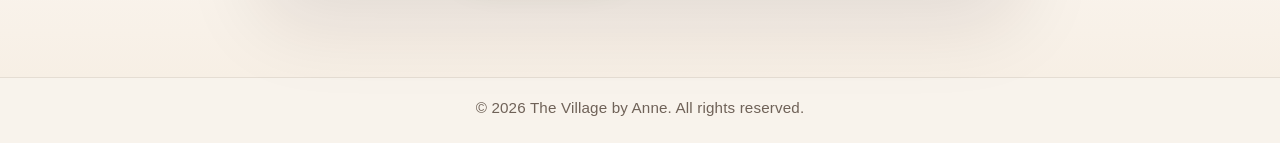
==== commit 9de1ddaa: "Add copyright footer" ====
--- a/gallery.html
+++ b/gallery.html
@@ -149,6 +149,12 @@
       </div>
     </section>
   </main>
+
+  <footer class="site-footer">
+    <div class="wrap site-footer-inner">
+      <p>© 2026 The Village by Anne. All rights reserved.</p>
+    </div>
+  </footer>
 
   <div class="lightbox" id="lightbox" aria-hidden="true">
     <button class="lightbox-close" type="button" aria-label="Close gallery">×</button>
--- a/styles.css
+++ b/styles.css
@@ -751,6 +751,20 @@
   width: 100%;
   height: 260px;
   border: 0;
+}
+.site-footer {
+  border-top: 1px solid var(--line);
+  background: #f8f3ec;
+  color: var(--muted);
+}
+.site-footer-inner {
+  padding: 1.1rem 0 1.4rem;
+  text-align: center;
+}
+.site-footer p {
+  margin: 0;
+  font-size: 0.95rem;
+  letter-spacing: 0.01em;
 }
 .hover-lift { transition: transform 0.26s ease, box-shadow 0.26s ease; }
 .hover-lift:hover {
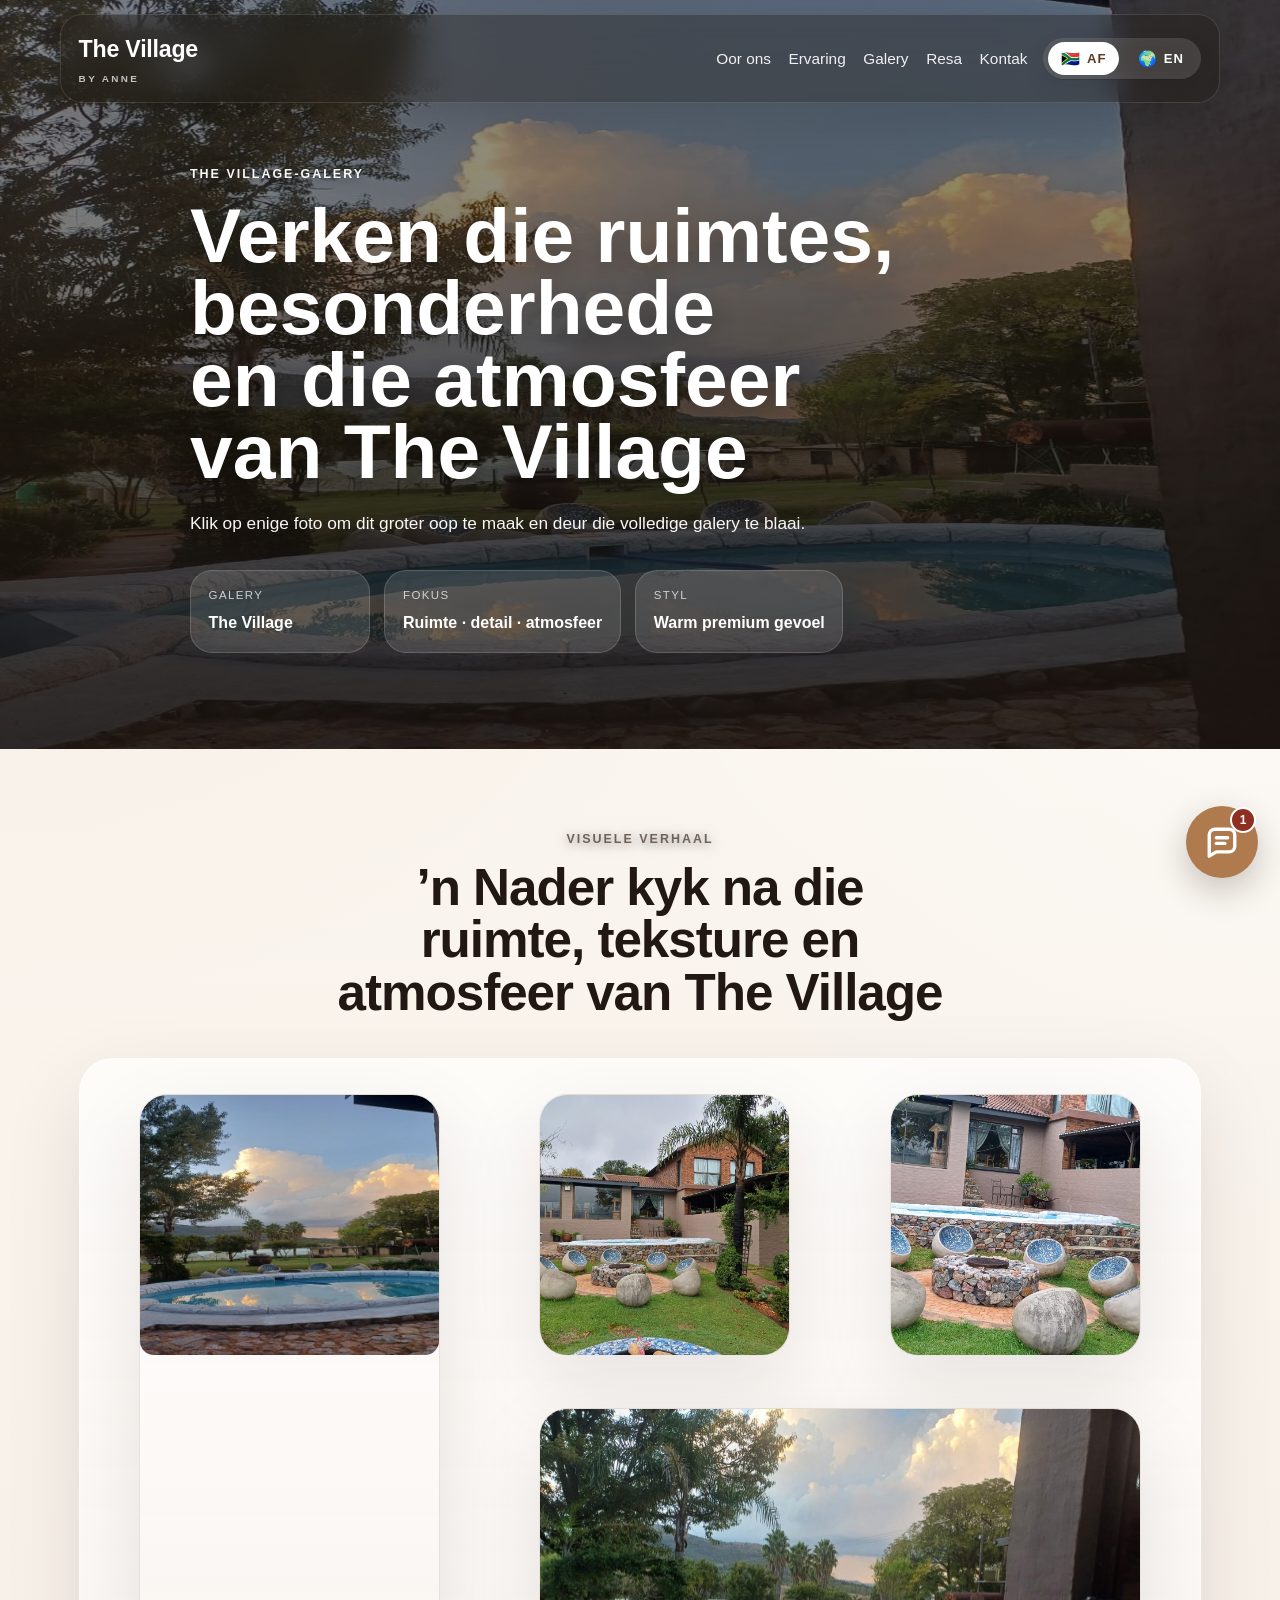
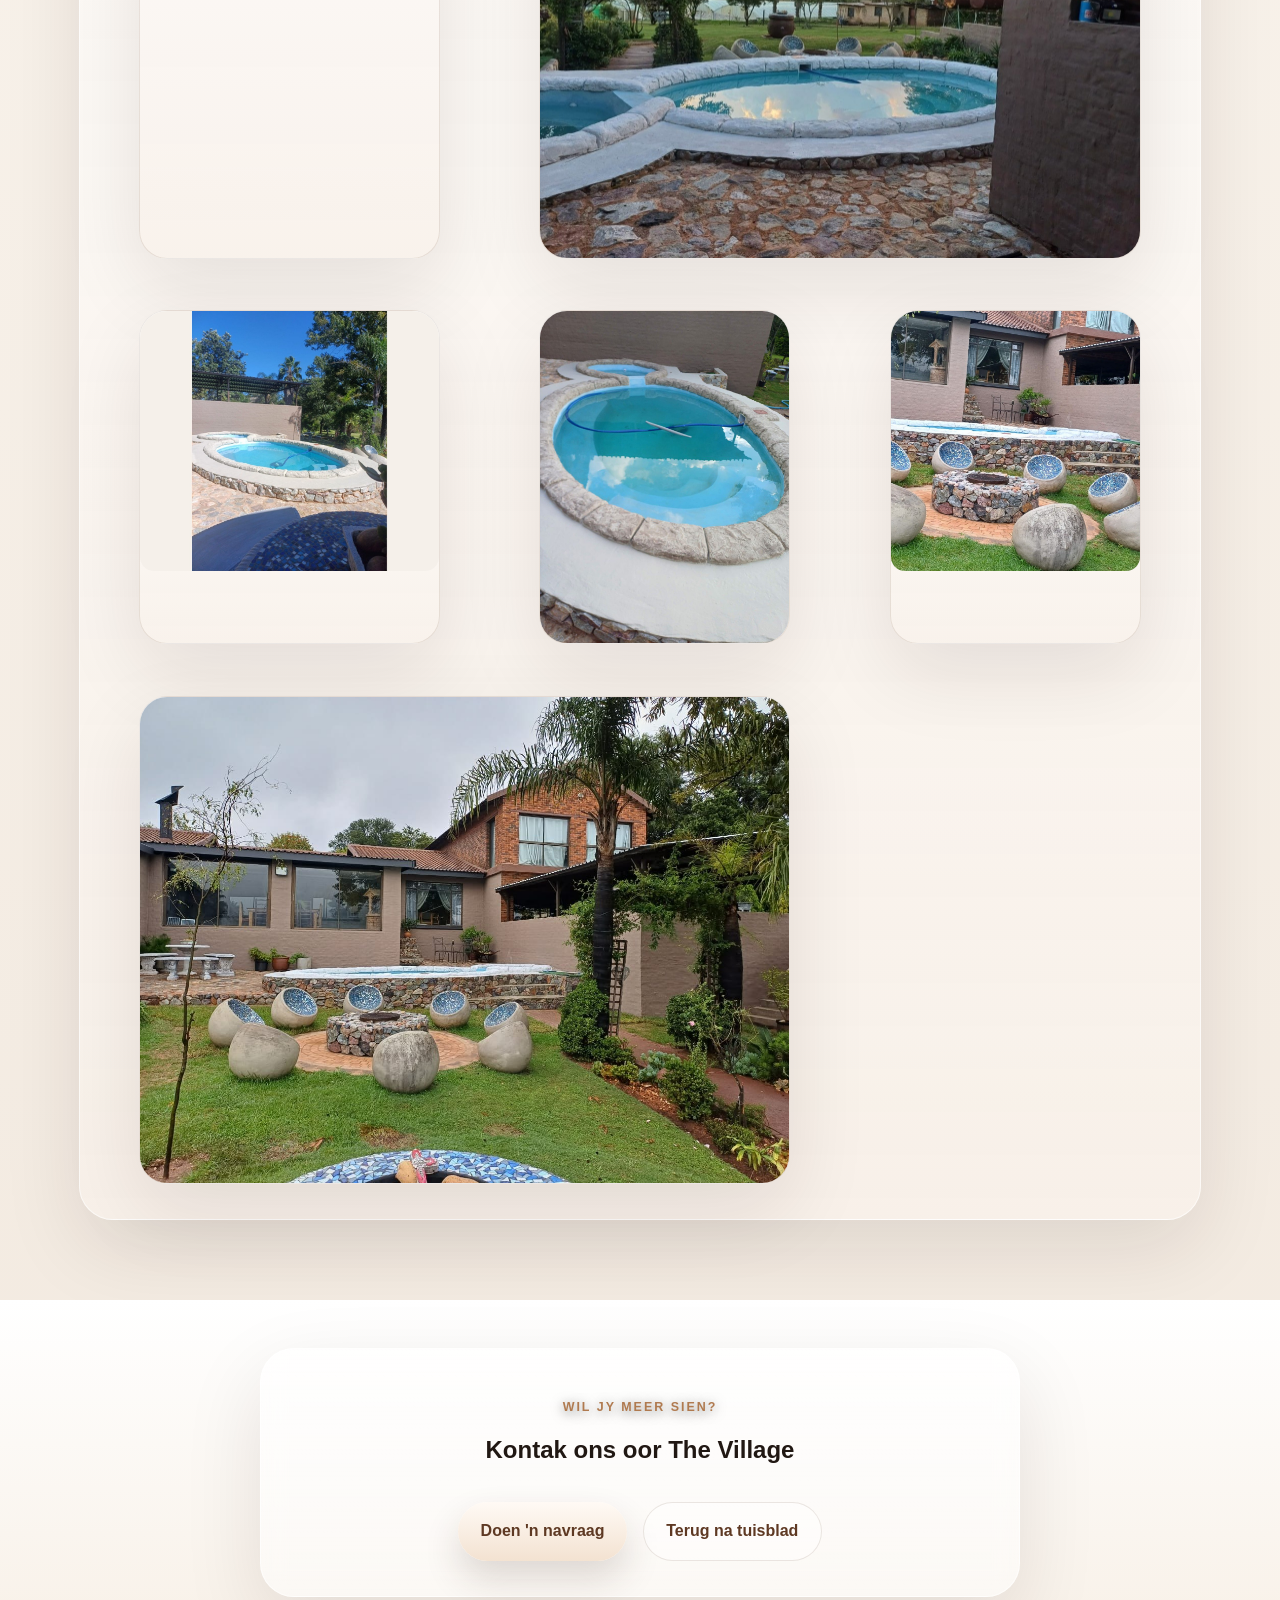
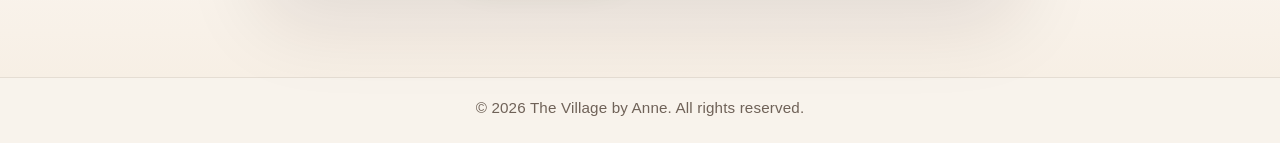
==== commit 25b0c1d8: "Add config-based Village enquiry bot" ====
--- a/gallery.html
+++ b/gallery.html
@@ -5,17 +5,18 @@
   <meta name="viewport" content="width=device-width, initial-scale=1.0" />
   <title>The Village Gallery | Foto's van die ruimte</title>
   <meta name="description" content="Verken The Village se galery en beleef die atmosfeer, besonderhede en plattelandse bekoring van hierdie pragtige bestemming in Muldersdrift." />
-  <link rel="canonical" href="https://adrianver12.github.io/village/gallery.html" />
+  <link rel="canonical" href="https://thevillagebyanne.co.za/gallery.html" />
   <meta property="og:type" content="website" />
   <meta property="og:title" content="The Village Gallery | Foto's van die ruimte" />
   <meta property="og:description" content="Verken The Village se galery en beleef die atmosfeer, besonderhede en plattelandse bekoring van hierdie pragtige bestemming in Muldersdrift." />
-  <meta property="og:url" content="https://adrianver12.github.io/village/gallery.html" />
-  <meta property="og:image" content="https://adrianver12.github.io/village/assets/hero.jpg" />
+  <meta property="og:url" content="https://thevillagebyanne.co.za/gallery.html" />
+  <meta property="og:image" content="https://thevillagebyanne.co.za/assets/hero.jpg" />
   <meta name="twitter:card" content="summary_large_image" />
   <meta name="twitter:title" content="The Village Gallery | Foto's van die ruimte" />
   <meta name="twitter:description" content="Verken The Village se galery en beleef die atmosfeer, besonderhede en plattelandse bekoring van hierdie pragtige bestemming in Muldersdrift." />
-  <meta name="twitter:image" content="https://adrianver12.github.io/village/assets/hero.jpg" />
+  <meta name="twitter:image" content="https://thevillagebyanne.co.za/assets/hero.jpg" />
   <meta name="robots" content="index, follow" />
+  <meta name="msvalidate.01" content="AB8717D3C6B86D30BB217F8F683F0302" />
   <link rel="icon" type="image/svg+xml" href="assets/favicon.svg" />
   <link rel="shortcut icon" href="assets/favicon.svg" />
   <script type="application/ld+json">
@@ -23,8 +24,8 @@
       "@context": "https://schema.org",
       "@type": "ImageGallery",
       "name": "The Village Gallery",
-      "url": "https://adrianver12.github.io/village/gallery.html",
-      "image": "https://adrianver12.github.io/village/assets/hero.jpg",
+      "url": "https://thevillagebyanne.co.za/gallery.html",
+      "image": "https://thevillagebyanne.co.za/assets/hero.jpg",
       "about": {
         "@type": "LocalBusiness",
         "name": "The Village by Anne",
@@ -324,5 +325,7 @@
       applyTranslations(savedLang === 'en' ? 'en' : 'af');
     })();
   </script>
+  <script src="bot-config.js"></script>
+  <script src="bot-widget.js"></script>
 </body>
 </html>
--- a/styles.css
+++ b/styles.css
@@ -813,3 +813,6 @@
     height: 44px;
   }
 }
+
+/* SmartSite parameter bot */
+.aiFab{position:fixed;right:22px;bottom:22px;z-index:80;width:72px;height:72px;border:0;border-radius:50%;background:var(--accent);color:#fff;box-shadow:0 12px 34px rgba(36,24,18,.24);cursor:pointer;display:grid;place-items:center}.aiFab svg{width:34px;height:34px}.aiFab::after{content:'1';position:absolute;right:2px;top:1px;width:22px;height:22px;border-radius:50%;background:#8f2f21;color:#fff;display:grid;place-items:center;font:800 12px Arial,sans-serif;border:2px solid #fff}.aiFab span{display:none}.aiPanel{position:fixed;right:22px;bottom:104px;z-index:90;width:min(370px,calc(100vw - 28px));overflow:hidden;border-radius:22px;background:#fbf7f1;box-shadow:0 18px 60px rgba(36,24,18,.26);color:var(--text);font-family:Inter,Arial,Helvetica,sans-serif}.aiHead{display:flex;align-items:center;justify-content:space-between;gap:14px;padding:17px 18px;background:linear-gradient(135deg,var(--accent),var(--accent-dark));color:#fff;border-radius:22px 22px 0 0}.aiHeadMain{display:flex;gap:12px;align-items:center}.aiLogo{width:42px;height:42px;border-radius:50%;background:#fff;display:grid;place-items:center;color:var(--accent-dark);font-weight:900;font-size:24px;box-shadow:0 2px 8px rgba(0,0,0,.12)}.aiHead b{display:block;font-size:18px;line-height:1.1}.aiHead small{display:block;font-size:13px;color:rgba(255,255,255,.94);margin-top:4px}.aiHead button{border:0;background:transparent;color:#fff;font-size:28px;line-height:1;cursor:pointer}.aiBack{font-size:24px!important}.aiBody{padding:16px;display:grid;gap:12px}.aiBody p{margin:0 0 8px;color:var(--muted);font-size:14px}.contactOption{display:flex;align-items:center;gap:14px;width:100%;border:1px solid var(--line);border-radius:16px;background:#fff;color:var(--text);padding:14px 15px;font-weight:800;font-size:15px;text-align:left;box-shadow:0 4px 12px rgba(36,24,18,.05);cursor:pointer;text-decoration:none;font-family:inherit;transition:transform .16s ease,box-shadow .16s ease}.contactOption:hover{transform:translateY(-1px);box-shadow:0 7px 16px rgba(36,24,18,.09)}.contactIcon{width:38px;height:38px;border-radius:12px;background:#f0e2d5;display:grid;place-items:center;color:var(--accent-dark);flex:0 0 38px}.contactIcon.whatsapp{background:#25d366;color:#fff;border-radius:50%}.contactIcon svg{width:21px;height:21px}.aiFooter{display:flex;align-items:center;gap:6px;justify-content:center;color:var(--muted);font-size:12px;padding:12px 0 2px;border-top:1px solid var(--line)}.aiFooter a{color:var(--accent-dark);font-weight:800}.aiField{display:grid;gap:7px}.aiField label{font-size:13px;font-weight:800;color:var(--text)}.aiInput,.aiTextarea{width:100%;border:1px solid rgba(94,57,35,.2);border-radius:12px;background:#fff;padding:13px 14px;font:inherit;color:var(--text)}.aiTextarea{min-height:90px;resize:vertical}.aiSubmit{border:0;border-radius:999px;background:var(--accent);color:#fff;font-weight:900;padding:14px 16px;font:inherit;cursor:pointer;box-shadow:0 4px 10px rgba(176,122,79,.18)}.aiNotice{padding:12px 14px;border-radius:12px;background:#fff8df;border:1px solid #ecd878;color:#5c4b00;font-size:13px}.aiChat{display:grid;gap:10px;max-height:390px;overflow:auto;padding-right:2px}.chatMsg{max-width:88%;padding:10px 12px;border-radius:16px;font-size:14px;line-height:1.4}.chatMsg.bot{background:#fff;color:var(--text);border:1px solid var(--line);border-top-left-radius:5px}.chatMsg.user{background:var(--accent);color:#fff;justify-self:end;border-top-right-radius:5px}.chatChoices{display:flex;flex-wrap:wrap;gap:8px;margin:10px 0 4px}.chatChoices button{border:1px solid rgba(94,57,35,.18);background:#fff;color:var(--accent-dark);border-radius:999px;padding:9px 11px;font-weight:800;cursor:pointer;font-size:12px;transition:transform .16s ease,box-shadow .16s ease,border-color .16s ease,background .16s ease,color .16s ease}.chatChoices button:hover,.chatChoices button:focus-visible{border-color:var(--accent);background:#f4e8db;color:var(--accent-dark);transform:translateY(-2px);box-shadow:0 8px 18px rgba(176,122,79,.18);outline:none}.chatChoices button:active{transform:translateY(0);box-shadow:0 3px 8px rgba(176,122,79,.16)}.chatInputRow{display:flex;gap:8px;margin-top:4px}.chatInputRow input{flex:1;border:1px solid rgba(94,57,35,.2);border-radius:999px;background:#fff;padding:12px 14px;font:inherit;min-width:0}.chatInputRow button{border:0;border-radius:999px;background:var(--accent);color:#fff;font-weight:900;padding:0 16px;cursor:pointer}@media(max-width:560px){.aiFab{right:14px;bottom:14px}.aiPanel{right:14px;bottom:96px;width:calc(100vw - 28px)}}
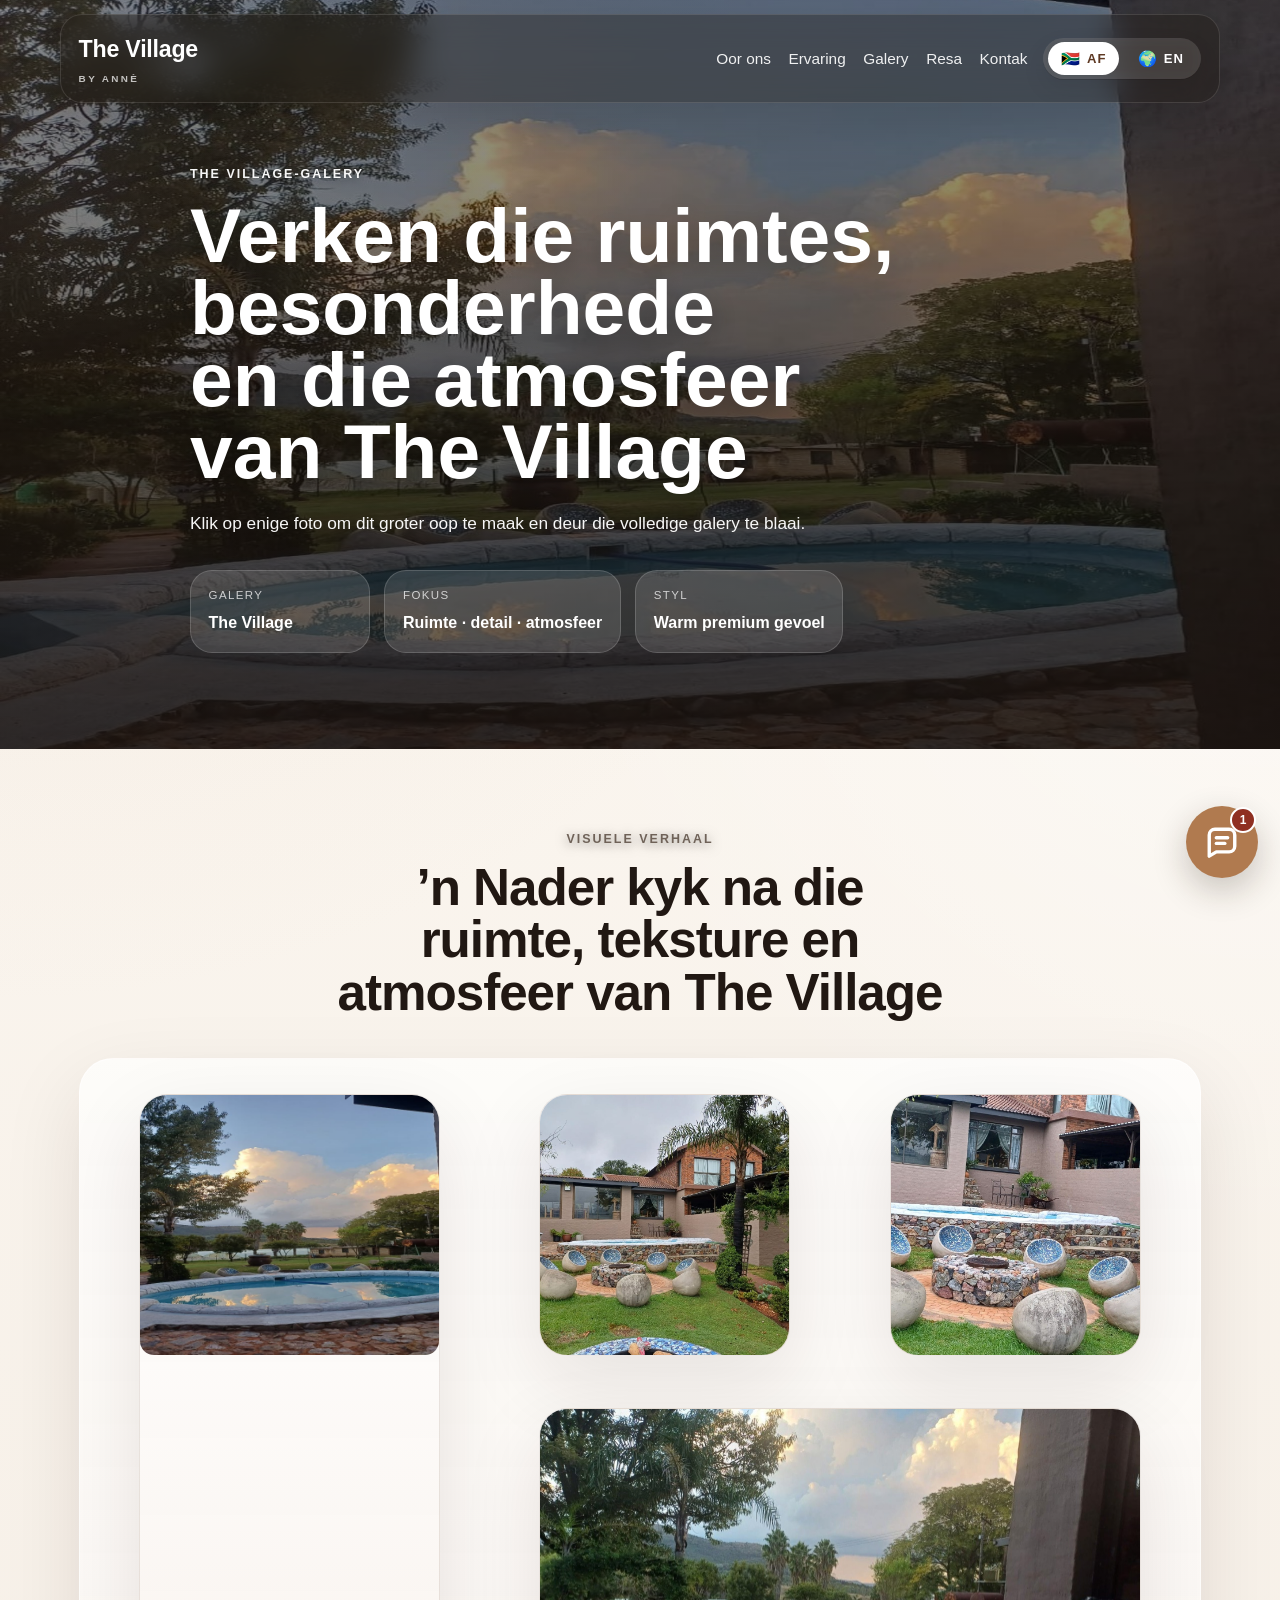
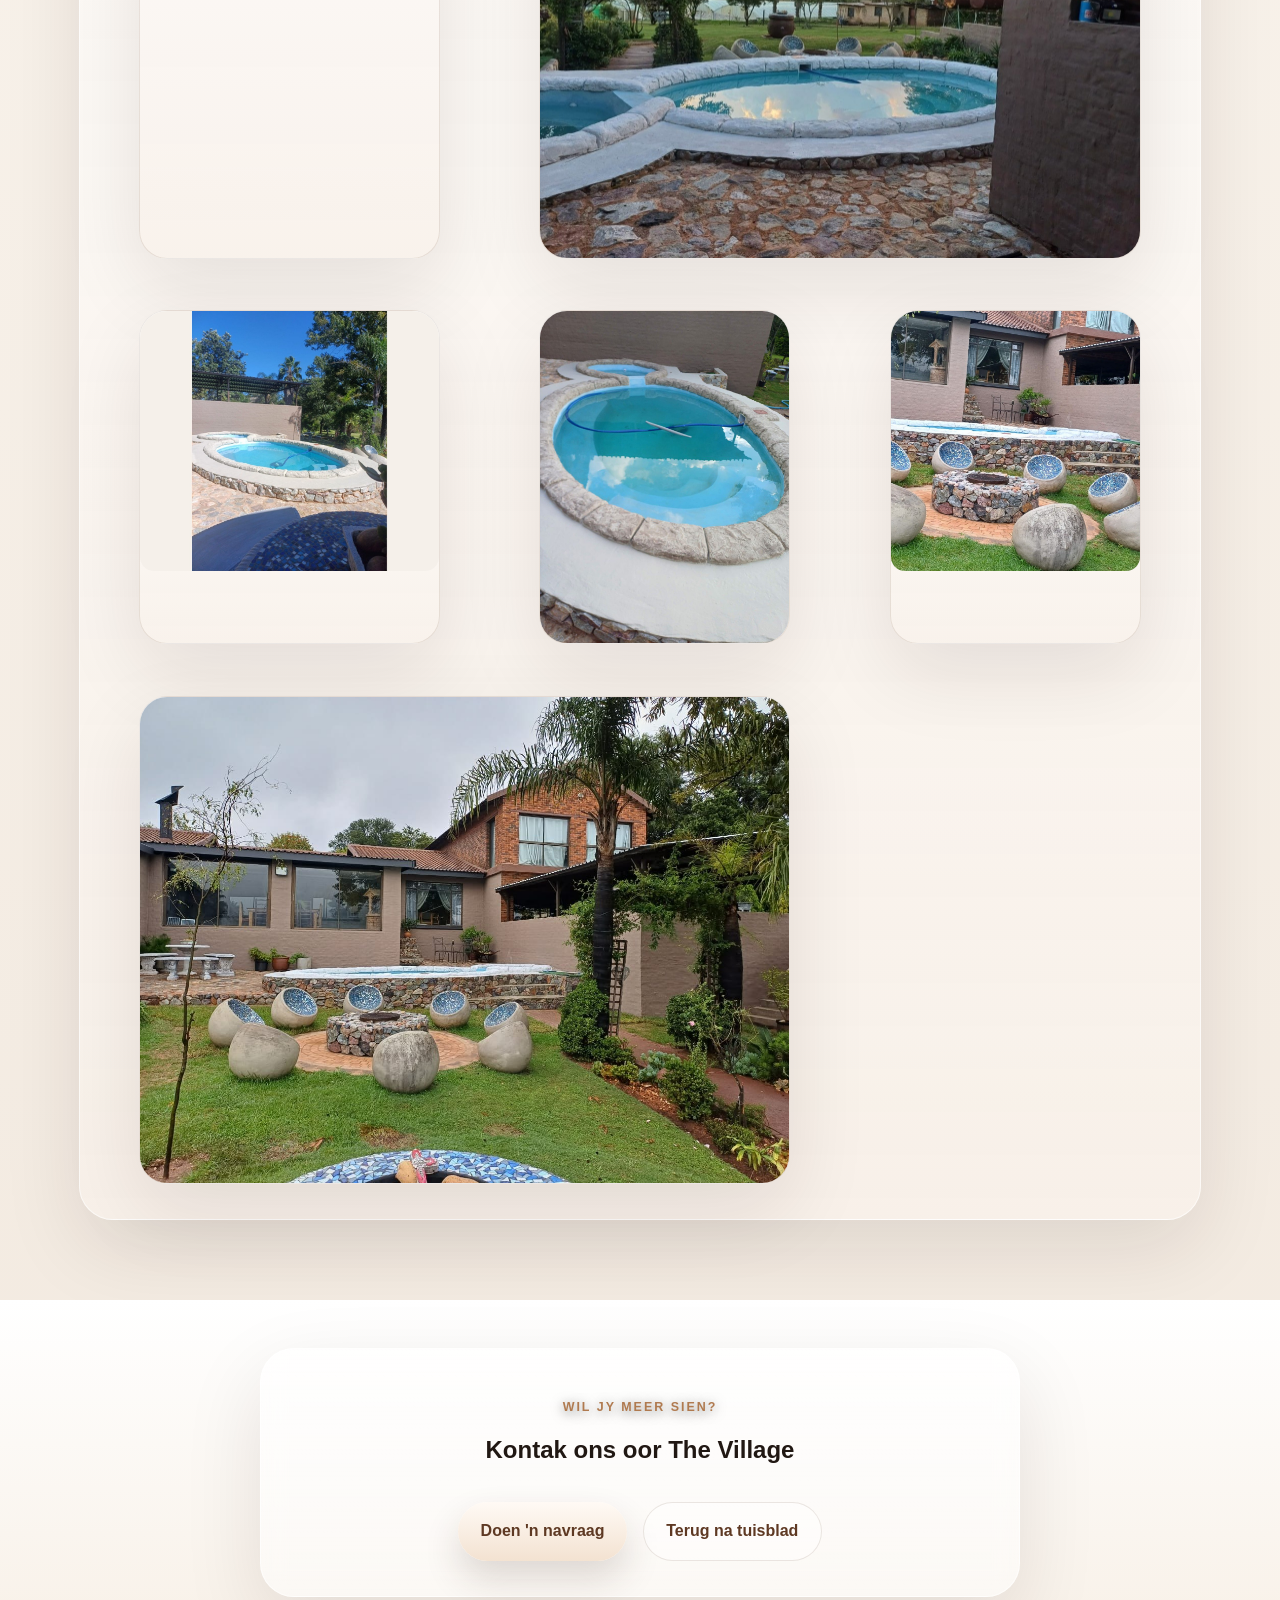
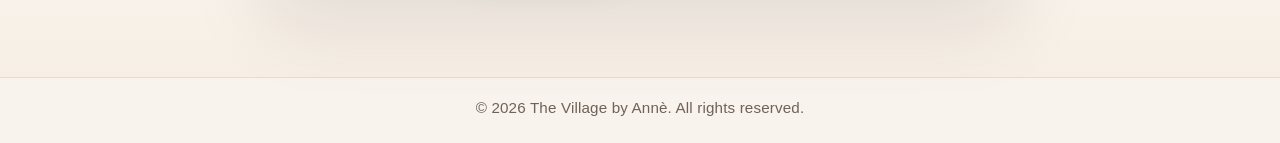
==== commit decb3837: "Update Village branding spelling to Annè" ====
--- a/gallery.html
+++ b/gallery.html
@@ -28,7 +28,7 @@
       "image": "https://thevillagebyanne.co.za/assets/hero.jpg",
       "about": {
         "@type": "LocalBusiness",
-        "name": "The Village by Anne",
+        "name": "The Village by Annè",
         "address": {
           "@type": "PostalAddress",
           "streetAddress": "47 Riverside Road",
@@ -153,7 +153,7 @@
 
   <footer class="site-footer">
     <div class="wrap site-footer-inner">
-      <p>© 2026 The Village by Anne. All rights reserved.</p>
+      <p>© 2026 The Village by Annè. All rights reserved.</p>
     </div>
   </footer>
 
--- a/styles.css
+++ b/styles.css
@@ -72,7 +72,7 @@
   transition: opacity 0.2s ease;
 }
 .brand::after {
-  content: 'by Anne';
+  content: 'by Annè';
   display: block;
   font-size: 0.62rem;
   font-weight: 600;
@@ -816,3 +816,5 @@
 
 /* SmartSite parameter bot */
 .aiFab{position:fixed;right:22px;bottom:22px;z-index:80;width:72px;height:72px;border:0;border-radius:50%;background:var(--accent);color:#fff;box-shadow:0 12px 34px rgba(36,24,18,.24);cursor:pointer;display:grid;place-items:center}.aiFab svg{width:34px;height:34px}.aiFab::after{content:'1';position:absolute;right:2px;top:1px;width:22px;height:22px;border-radius:50%;background:#8f2f21;color:#fff;display:grid;place-items:center;font:800 12px Arial,sans-serif;border:2px solid #fff}.aiFab span{display:none}.aiPanel{position:fixed;right:22px;bottom:104px;z-index:90;width:min(370px,calc(100vw - 28px));overflow:hidden;border-radius:22px;background:#fbf7f1;box-shadow:0 18px 60px rgba(36,24,18,.26);color:var(--text);font-family:Inter,Arial,Helvetica,sans-serif}.aiHead{display:flex;align-items:center;justify-content:space-between;gap:14px;padding:17px 18px;background:linear-gradient(135deg,var(--accent),var(--accent-dark));color:#fff;border-radius:22px 22px 0 0}.aiHeadMain{display:flex;gap:12px;align-items:center}.aiLogo{width:42px;height:42px;border-radius:50%;background:#fff;display:grid;place-items:center;color:var(--accent-dark);font-weight:900;font-size:24px;box-shadow:0 2px 8px rgba(0,0,0,.12)}.aiHead b{display:block;font-size:18px;line-height:1.1}.aiHead small{display:block;font-size:13px;color:rgba(255,255,255,.94);margin-top:4px}.aiHead button{border:0;background:transparent;color:#fff;font-size:28px;line-height:1;cursor:pointer}.aiBack{font-size:24px!important}.aiBody{padding:16px;display:grid;gap:12px}.aiBody p{margin:0 0 8px;color:var(--muted);font-size:14px}.contactOption{display:flex;align-items:center;gap:14px;width:100%;border:1px solid var(--line);border-radius:16px;background:#fff;color:var(--text);padding:14px 15px;font-weight:800;font-size:15px;text-align:left;box-shadow:0 4px 12px rgba(36,24,18,.05);cursor:pointer;text-decoration:none;font-family:inherit;transition:transform .16s ease,box-shadow .16s ease}.contactOption:hover{transform:translateY(-1px);box-shadow:0 7px 16px rgba(36,24,18,.09)}.contactIcon{width:38px;height:38px;border-radius:12px;background:#f0e2d5;display:grid;place-items:center;color:var(--accent-dark);flex:0 0 38px}.contactIcon.whatsapp{background:#25d366;color:#fff;border-radius:50%}.contactIcon svg{width:21px;height:21px}.aiFooter{display:flex;align-items:center;gap:6px;justify-content:center;color:var(--muted);font-size:12px;padding:12px 0 2px;border-top:1px solid var(--line)}.aiFooter a{color:var(--accent-dark);font-weight:800}.aiField{display:grid;gap:7px}.aiField label{font-size:13px;font-weight:800;color:var(--text)}.aiInput,.aiTextarea{width:100%;border:1px solid rgba(94,57,35,.2);border-radius:12px;background:#fff;padding:13px 14px;font:inherit;color:var(--text)}.aiTextarea{min-height:90px;resize:vertical}.aiSubmit{border:0;border-radius:999px;background:var(--accent);color:#fff;font-weight:900;padding:14px 16px;font:inherit;cursor:pointer;box-shadow:0 4px 10px rgba(176,122,79,.18)}.aiNotice{padding:12px 14px;border-radius:12px;background:#fff8df;border:1px solid #ecd878;color:#5c4b00;font-size:13px}.aiChat{display:grid;gap:10px;max-height:390px;overflow:auto;padding-right:2px}.chatMsg{max-width:88%;padding:10px 12px;border-radius:16px;font-size:14px;line-height:1.4}.chatMsg.bot{background:#fff;color:var(--text);border:1px solid var(--line);border-top-left-radius:5px}.chatMsg.user{background:var(--accent);color:#fff;justify-self:end;border-top-right-radius:5px}.chatChoices{display:flex;flex-wrap:wrap;gap:8px;margin:10px 0 4px}.chatChoices button{border:1px solid rgba(94,57,35,.18);background:#fff;color:var(--accent-dark);border-radius:999px;padding:9px 11px;font-weight:800;cursor:pointer;font-size:12px;transition:transform .16s ease,box-shadow .16s ease,border-color .16s ease,background .16s ease,color .16s ease}.chatChoices button:hover,.chatChoices button:focus-visible{border-color:var(--accent);background:#f4e8db;color:var(--accent-dark);transform:translateY(-2px);box-shadow:0 8px 18px rgba(176,122,79,.18);outline:none}.chatChoices button:active{transform:translateY(0);box-shadow:0 3px 8px rgba(176,122,79,.16)}.chatInputRow{display:flex;gap:8px;margin-top:4px}.chatInputRow input{flex:1;border:1px solid rgba(94,57,35,.2);border-radius:999px;background:#fff;padding:12px 14px;font:inherit;min-width:0}.chatInputRow button{border:0;border-radius:999px;background:var(--accent);color:#fff;font-weight:900;padding:0 16px;cursor:pointer}@media(max-width:560px){.aiFab{right:14px;bottom:14px}.aiPanel{right:14px;bottom:96px;width:calc(100vw - 28px)}}
+
+.botLang{display:flex;justify-content:flex-end;gap:.35rem;margin-bottom:.35rem}.botLang button{border:1px solid var(--line);background:#fff;color:var(--accent-dark);border-radius:999px;padding:.35rem .65rem;font-weight:900;cursor:pointer}.botLang button.active,.botLang button:hover{background:var(--accent);border-color:var(--accent);color:#fff}
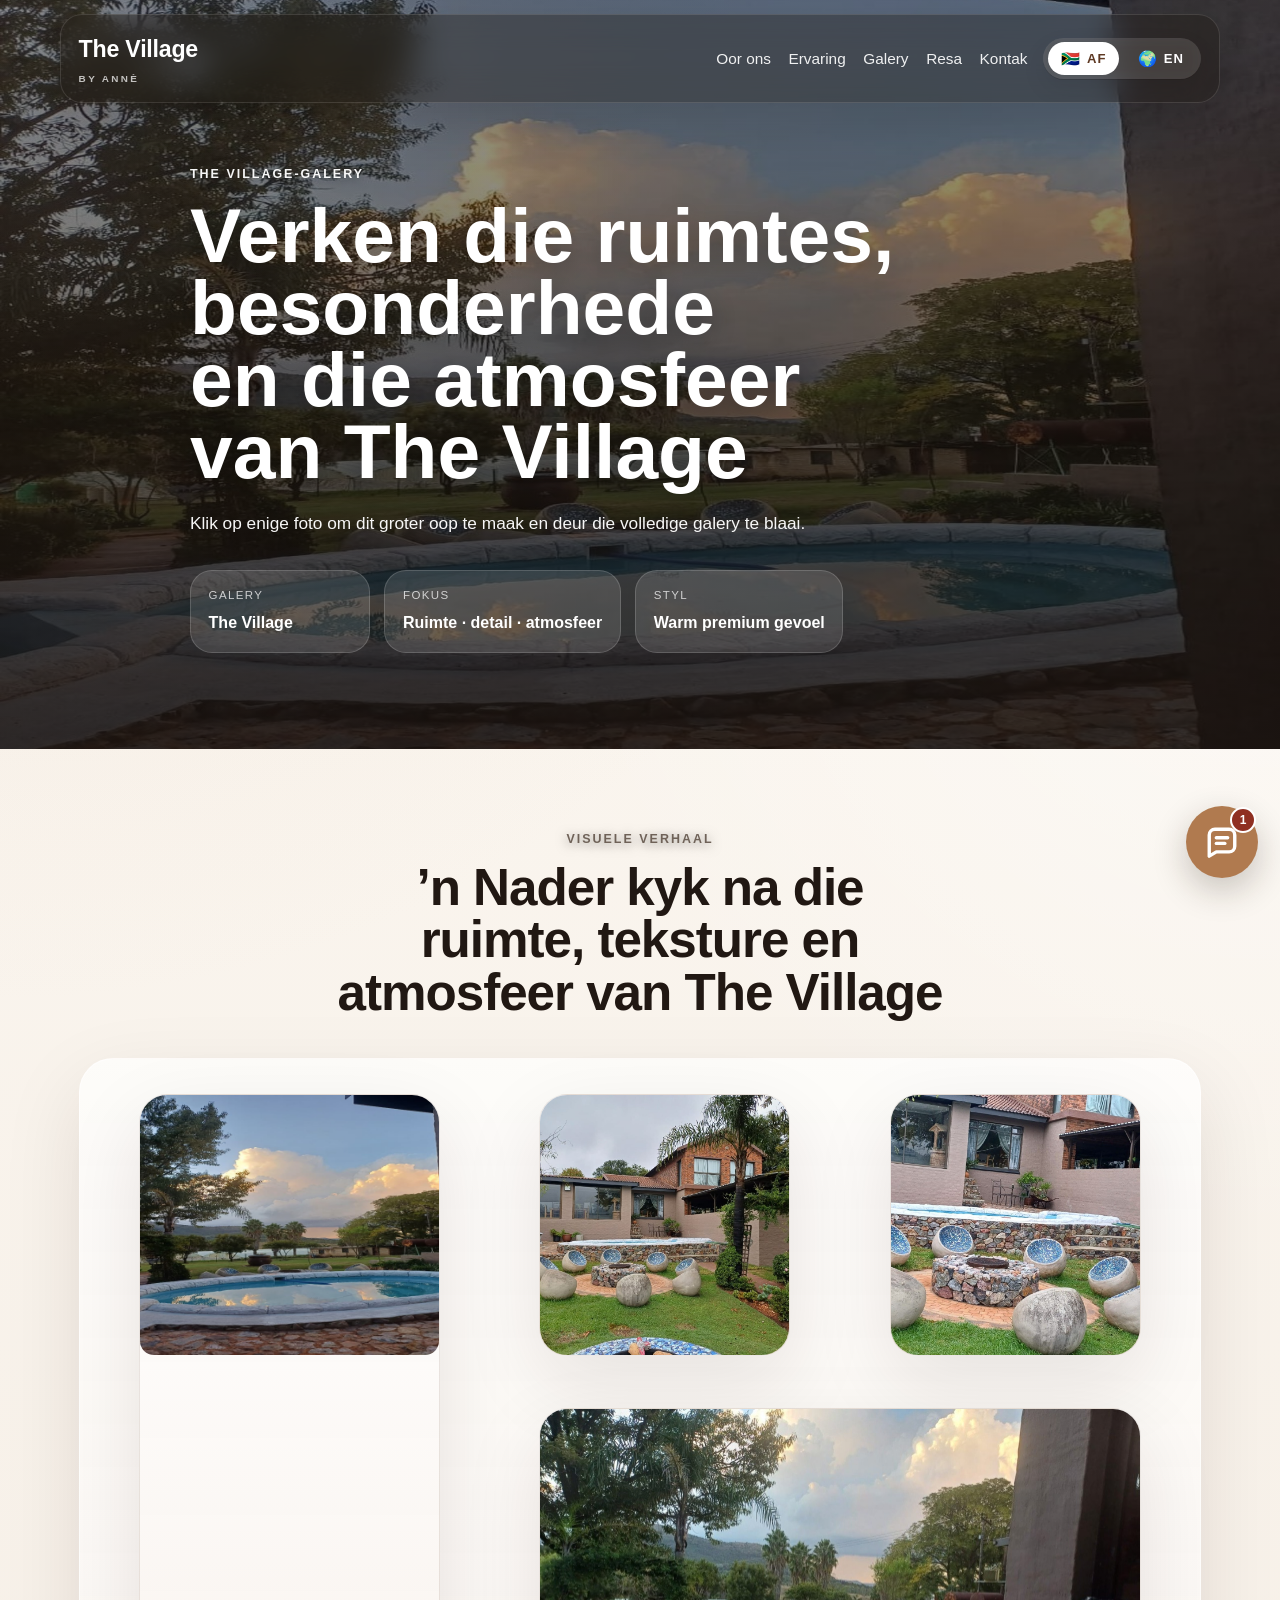
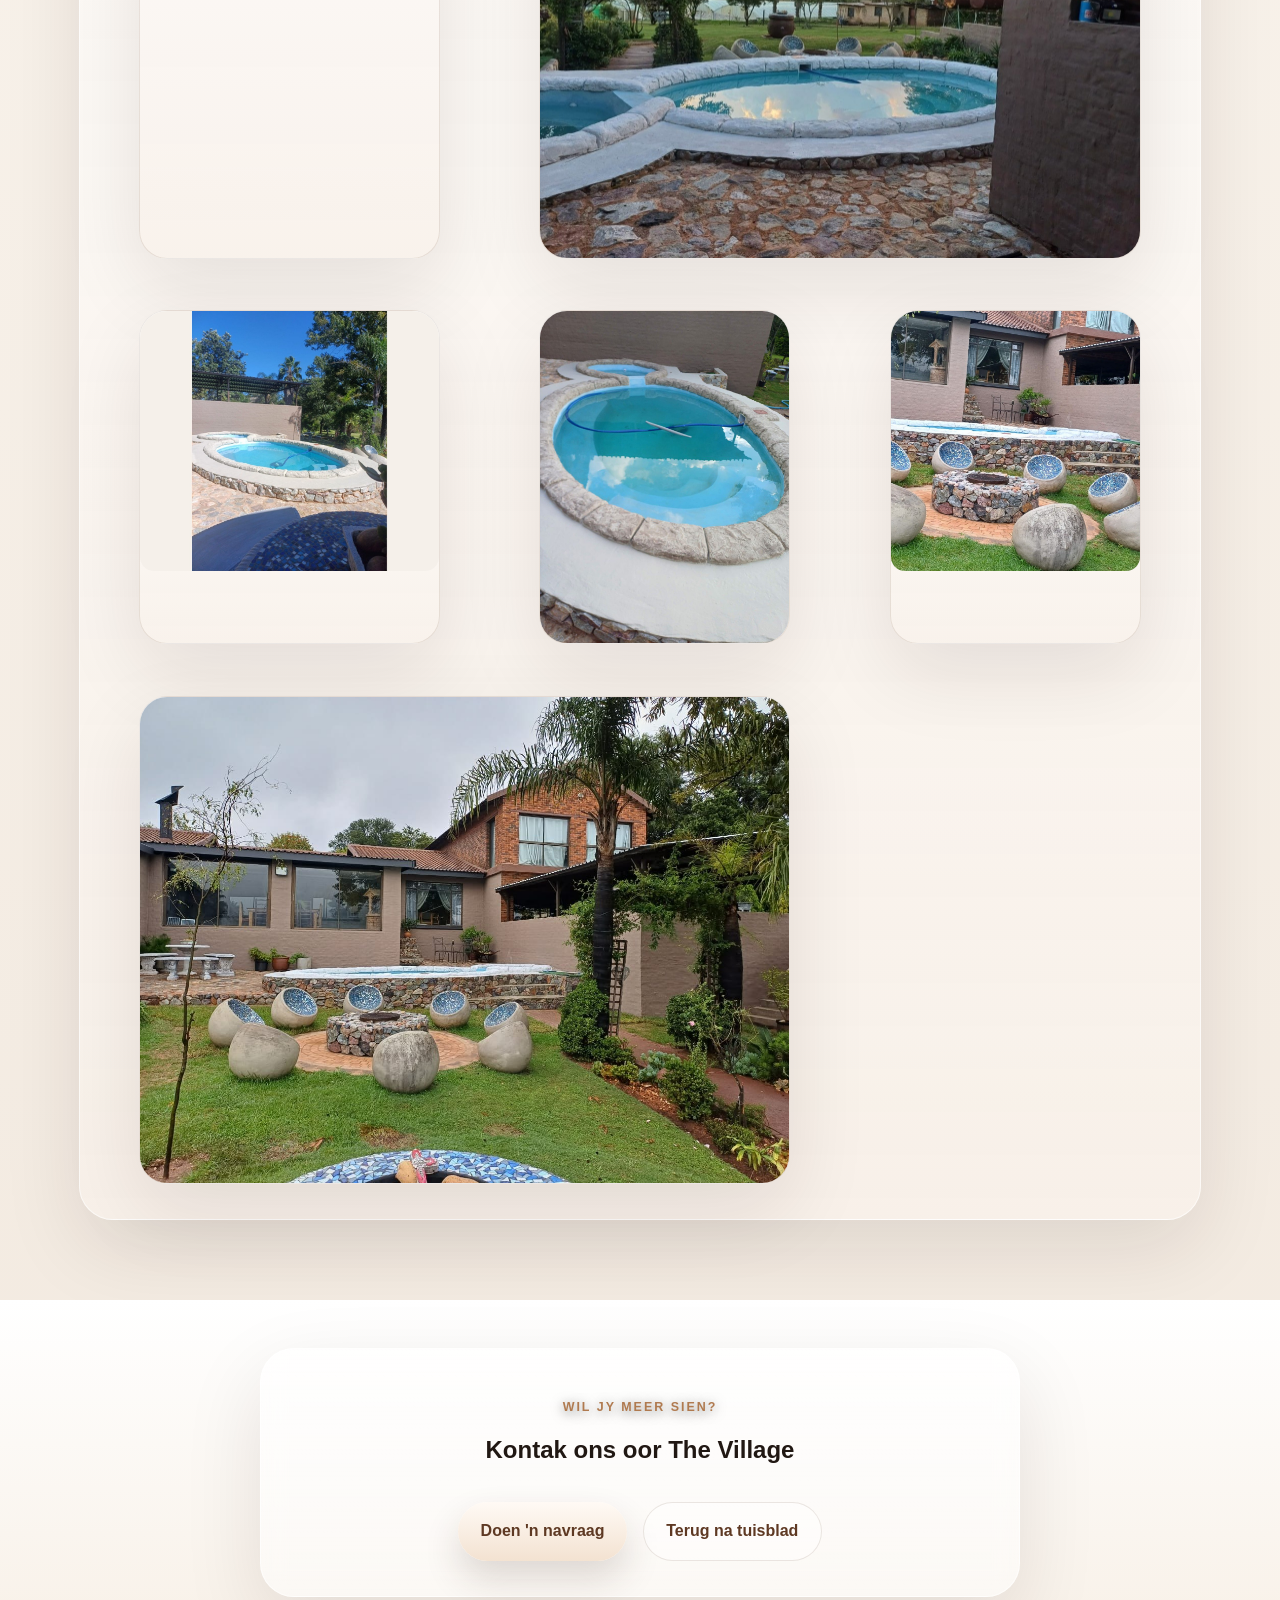
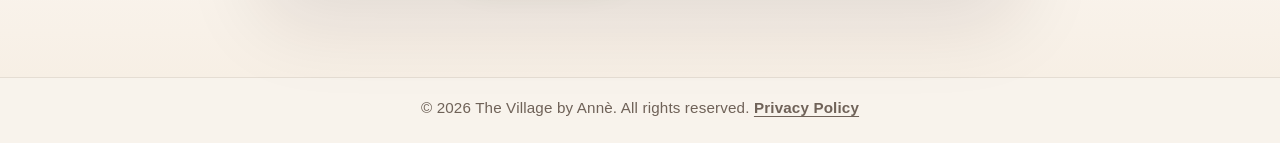
==== commit 7de4f8f1: "Prepare Cloudflare Pages security hardening" ====
--- a/gallery.html
+++ b/gallery.html
@@ -153,7 +153,7 @@
 
   <footer class="site-footer">
     <div class="wrap site-footer-inner">
-      <p>© 2026 The Village by Annè. All rights reserved.</p>
+      <p>© 2026 The Village by Annè. All rights reserved. <a href="privacy.html">Privacy Policy</a></p>
     </div>
   </footer>
 
--- a/styles.css
+++ b/styles.css
@@ -818,3 +818,28 @@
 .aiFab{position:fixed;right:22px;bottom:22px;z-index:80;width:72px;height:72px;border:0;border-radius:50%;background:var(--accent);color:#fff;box-shadow:0 12px 34px rgba(36,24,18,.24);cursor:pointer;display:grid;place-items:center}.aiFab svg{width:34px;height:34px}.aiFab::after{content:'1';position:absolute;right:2px;top:1px;width:22px;height:22px;border-radius:50%;background:#8f2f21;color:#fff;display:grid;place-items:center;font:800 12px Arial,sans-serif;border:2px solid #fff}.aiFab span{display:none}.aiPanel{position:fixed;right:22px;bottom:104px;z-index:90;width:min(370px,calc(100vw - 28px));overflow:hidden;border-radius:22px;background:#fbf7f1;box-shadow:0 18px 60px rgba(36,24,18,.26);color:var(--text);font-family:Inter,Arial,Helvetica,sans-serif}.aiHead{display:flex;align-items:center;justify-content:space-between;gap:14px;padding:17px 18px;background:linear-gradient(135deg,var(--accent),var(--accent-dark));color:#fff;border-radius:22px 22px 0 0}.aiHeadMain{display:flex;gap:12px;align-items:center}.aiLogo{width:42px;height:42px;border-radius:50%;background:#fff;display:grid;place-items:center;color:var(--accent-dark);font-weight:900;font-size:24px;box-shadow:0 2px 8px rgba(0,0,0,.12)}.aiHead b{display:block;font-size:18px;line-height:1.1}.aiHead small{display:block;font-size:13px;color:rgba(255,255,255,.94);margin-top:4px}.aiHead button{border:0;background:transparent;color:#fff;font-size:28px;line-height:1;cursor:pointer}.aiBack{font-size:24px!important}.aiBody{padding:16px;display:grid;gap:12px}.aiBody p{margin:0 0 8px;color:var(--muted);font-size:14px}.contactOption{display:flex;align-items:center;gap:14px;width:100%;border:1px solid var(--line);border-radius:16px;background:#fff;color:var(--text);padding:14px 15px;font-weight:800;font-size:15px;text-align:left;box-shadow:0 4px 12px rgba(36,24,18,.05);cursor:pointer;text-decoration:none;font-family:inherit;transition:transform .16s ease,box-shadow .16s ease}.contactOption:hover{transform:translateY(-1px);box-shadow:0 7px 16px rgba(36,24,18,.09)}.contactIcon{width:38px;height:38px;border-radius:12px;background:#f0e2d5;display:grid;place-items:center;color:var(--accent-dark);flex:0 0 38px}.contactIcon.whatsapp{background:#25d366;color:#fff;border-radius:50%}.contactIcon svg{width:21px;height:21px}.aiFooter{display:flex;align-items:center;gap:6px;justify-content:center;color:var(--muted);font-size:12px;padding:12px 0 2px;border-top:1px solid var(--line)}.aiFooter a{color:var(--accent-dark);font-weight:800}.aiField{display:grid;gap:7px}.aiField label{font-size:13px;font-weight:800;color:var(--text)}.aiInput,.aiTextarea{width:100%;border:1px solid rgba(94,57,35,.2);border-radius:12px;background:#fff;padding:13px 14px;font:inherit;color:var(--text)}.aiTextarea{min-height:90px;resize:vertical}.aiSubmit{border:0;border-radius:999px;background:var(--accent);color:#fff;font-weight:900;padding:14px 16px;font:inherit;cursor:pointer;box-shadow:0 4px 10px rgba(176,122,79,.18)}.aiNotice{padding:12px 14px;border-radius:12px;background:#fff8df;border:1px solid #ecd878;color:#5c4b00;font-size:13px}.aiChat{display:grid;gap:10px;max-height:390px;overflow:auto;padding-right:2px}.chatMsg{max-width:88%;padding:10px 12px;border-radius:16px;font-size:14px;line-height:1.4}.chatMsg.bot{background:#fff;color:var(--text);border:1px solid var(--line);border-top-left-radius:5px}.chatMsg.user{background:var(--accent);color:#fff;justify-self:end;border-top-right-radius:5px}.chatChoices{display:flex;flex-wrap:wrap;gap:8px;margin:10px 0 4px}.chatChoices button{border:1px solid rgba(94,57,35,.18);background:#fff;color:var(--accent-dark);border-radius:999px;padding:9px 11px;font-weight:800;cursor:pointer;font-size:12px;transition:transform .16s ease,box-shadow .16s ease,border-color .16s ease,background .16s ease,color .16s ease}.chatChoices button:hover,.chatChoices button:focus-visible{border-color:var(--accent);background:#f4e8db;color:var(--accent-dark);transform:translateY(-2px);box-shadow:0 8px 18px rgba(176,122,79,.18);outline:none}.chatChoices button:active{transform:translateY(0);box-shadow:0 3px 8px rgba(176,122,79,.16)}.chatInputRow{display:flex;gap:8px;margin-top:4px}.chatInputRow input{flex:1;border:1px solid rgba(94,57,35,.2);border-radius:999px;background:#fff;padding:12px 14px;font:inherit;min-width:0}.chatInputRow button{border:0;border-radius:999px;background:var(--accent);color:#fff;font-weight:900;padding:0 16px;cursor:pointer}@media(max-width:560px){.aiFab{right:14px;bottom:14px}.aiPanel{right:14px;bottom:96px;width:calc(100vw - 28px)}}
 
 .botLang{display:flex;justify-content:flex-end;gap:.35rem;margin-bottom:.35rem}.botLang button{border:1px solid var(--line);background:#fff;color:var(--accent-dark);border-radius:999px;padding:.35rem .65rem;font-weight:900;cursor:pointer}.botLang button.active,.botLang button:hover{background:var(--accent);border-color:var(--accent);color:#fff}
+
+.botLinks{display:grid;gap:.45rem;margin-top:.7rem}.botLinks a{display:inline-flex;align-items:center;justify-content:center;text-decoration:none;border-radius:999px;padding:.65rem .85rem;background:var(--accent);color:#fff;font-weight:900;box-shadow:0 7px 18px rgba(176,122,79,.18);transition:transform .16s ease,box-shadow .16s ease}.botLinks a:hover,.botLinks a:focus-visible{transform:translateY(-2px);box-shadow:0 10px 24px rgba(176,122,79,.25);outline:none}
+
+.site-footer a {
+  color: inherit;
+  font-weight: 800;
+  text-underline-offset: 0.18em;
+}
+.privacy-panel {
+  max-width: 880px;
+  margin: 0 auto;
+}
+.privacy-panel h3 {
+  margin-top: 1.7rem;
+  color: var(--accent-dark);
+}
+.privacy-panel li {
+  margin: 0.45rem 0;
+  color: var(--muted);
+  line-height: 1.7;
+}
+.privacy-panel a {
+  color: var(--accent-dark);
+  font-weight: 800;
+}
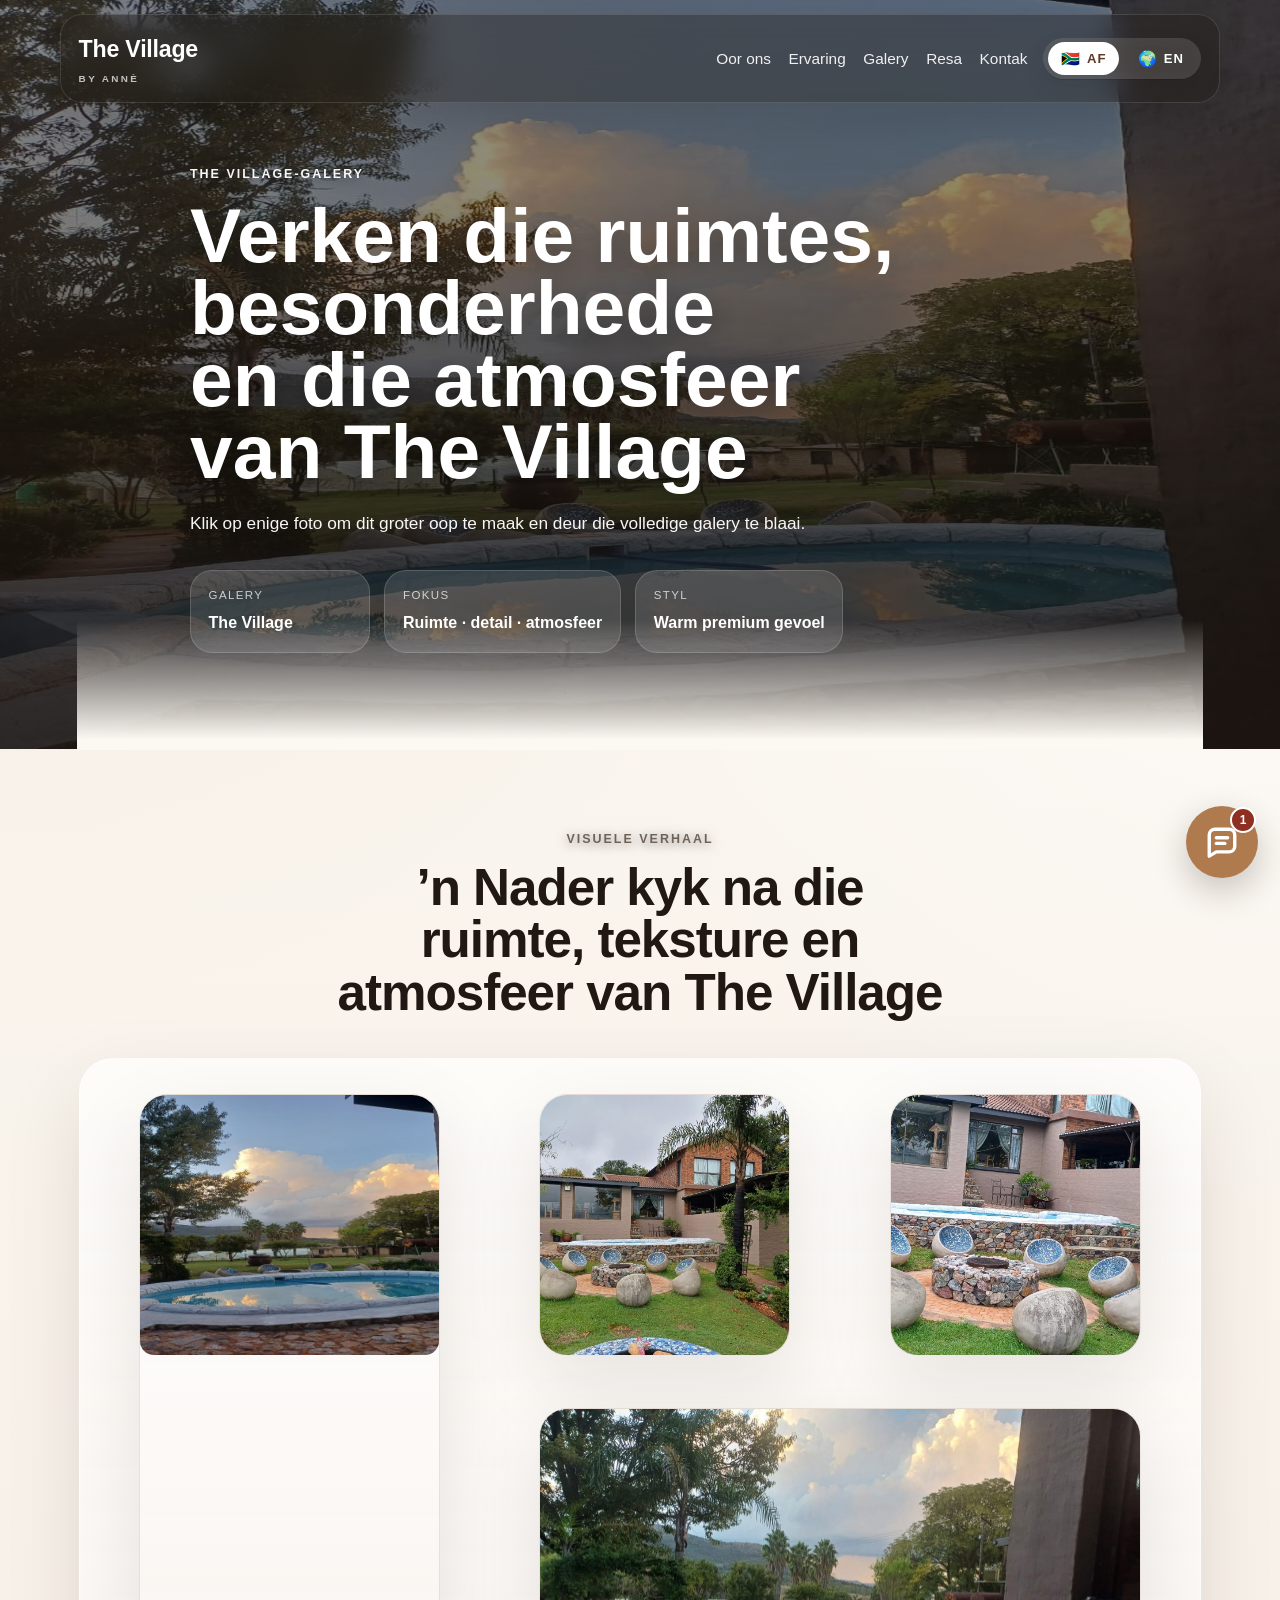
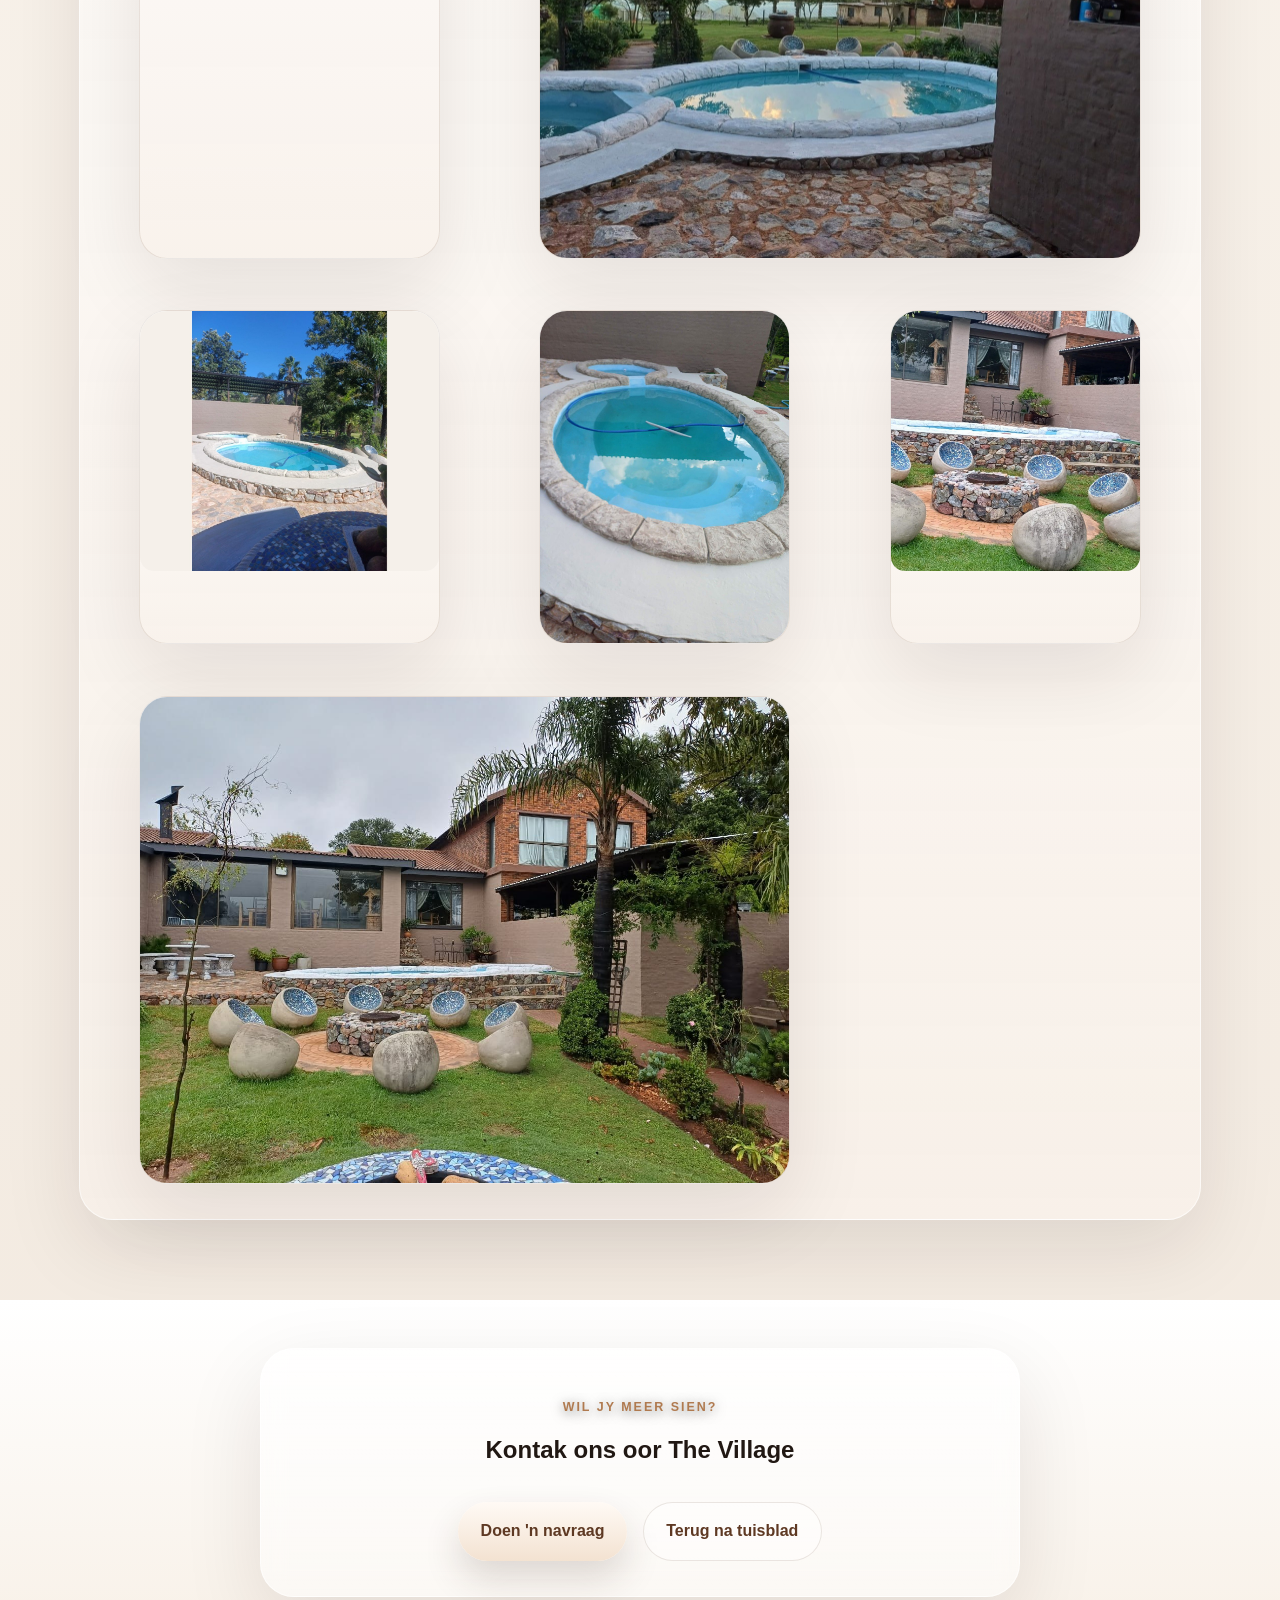
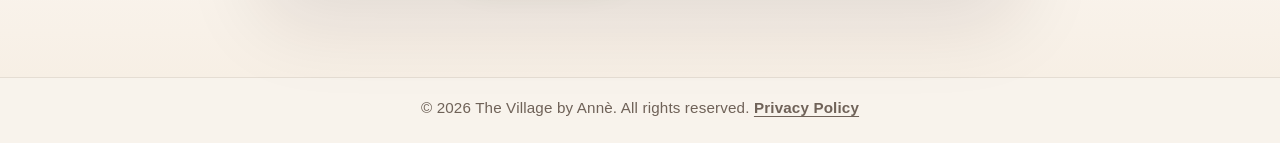
==== commit 7ff862db: "Create premium motion redesign draft" ====
--- a/gallery.html
+++ b/gallery.html
@@ -39,6 +39,7 @@
     }
   </script>
   <link rel="stylesheet" href="styles.css" />
+  <link rel="stylesheet" href="assets/smartsite-motion.css" />
 </head>
 <body>
   <header class="hero hero-small">
@@ -327,5 +328,6 @@
   </script>
   <script src="bot-config.js"></script>
   <script src="bot-widget.js"></script>
+  <script defer src="assets/smartsite-motion.js"></script>
 </body>
 </html>
--- a/styles.css
+++ b/styles.css
@@ -843,3 +843,130 @@
   color: var(--accent-dark);
   font-weight: 800;
 }
+
+/* Premium redesign additions */
+.village-pathways {
+  padding-top: 4.4rem;
+}
+
+.pathway-grid {
+  display: grid;
+  grid-template-columns: repeat(3, 1fr);
+  gap: 1.1rem;
+}
+
+.pathway-card {
+  position: relative;
+  min-height: 460px;
+  display: flex;
+  flex-direction: column;
+  justify-content: flex-end;
+  overflow: hidden;
+  padding: 1.4rem;
+  border-radius: 32px;
+  color: #fff;
+  text-decoration: none;
+  background: #211813;
+  box-shadow: var(--shadow);
+}
+
+.pathway-card::before {
+  content: '';
+  position: absolute;
+  inset: 0;
+  z-index: 1;
+  background:
+    linear-gradient(180deg, rgba(0,0,0,0.08), rgba(0,0,0,0.68)),
+    radial-gradient(circle at 20% 15%, rgba(255,255,255,0.22), transparent 30%);
+}
+
+.pathway-card img {
+  position: absolute;
+  inset: 0;
+  width: 100%;
+  height: 100%;
+  object-fit: cover;
+}
+
+.pathway-card > *:not(img) {
+  position: relative;
+  z-index: 2;
+}
+
+.pathway-index {
+  width: fit-content;
+  margin-bottom: auto;
+  padding: 0.42rem 0.72rem;
+  border: 1px solid rgba(255,255,255,0.38);
+  border-radius: 999px;
+  background: rgba(255,255,255,0.12);
+  backdrop-filter: blur(10px);
+  font-size: 0.78rem;
+  letter-spacing: 0.16em;
+  font-weight: 800;
+}
+
+.pathway-card h3 {
+  margin: 0 0 0.4rem;
+  font-size: clamp(1.7rem, 3vw, 2.55rem);
+  line-height: 1;
+  letter-spacing: -0.05em;
+}
+
+.pathway-card p {
+  max-width: 28ch;
+  margin: 0;
+  color: rgba(255,255,255,0.84);
+}
+
+.village-reel {
+  display: grid;
+  grid-template-columns: 1fr 1.15fr 0.85fr 1fr;
+  gap: 0.85rem;
+  align-items: end;
+  margin: 0 auto 1.4rem;
+}
+
+.reel-card {
+  height: 220px;
+  overflow: hidden;
+  border-radius: 28px;
+  box-shadow: 0 20px 60px rgba(36, 24, 18, 0.12);
+  background: var(--surface-strong);
+}
+
+.reel-card.tall {
+  height: 300px;
+}
+
+.reel-card img {
+  width: 100%;
+  height: 100%;
+  object-fit: cover;
+}
+
+.hero::after {
+  content: '';
+  position: absolute;
+  left: 6vw;
+  right: 6vw;
+  bottom: -1px;
+  height: 130px;
+  z-index: 1;
+  background: linear-gradient(180deg, transparent, #fcf8f2 92%);
+  pointer-events: none;
+}
+
+@media (max-width: 900px) {
+  .pathway-grid,
+  .village-reel {
+    grid-template-columns: 1fr;
+  }
+  .pathway-card {
+    min-height: 380px;
+  }
+  .reel-card,
+  .reel-card.tall {
+    height: 250px;
+  }
+}
--- a/assets/smartsite-motion.css
+++ b/assets/smartsite-motion.css
@@ -0,0 +1,111 @@
+/* SmartSite Motion Pack v1 — lightweight CSS utilities */
+:root {
+  --ss-motion-distance: 22px;
+  --ss-motion-duration: 720ms;
+  --ss-motion-ease: cubic-bezier(.2,.78,.22,1);
+  --ss-motion-glow: rgba(176,122,79,.24);
+}
+
+.ss-reveal,
+.ss-reveal-item {
+  opacity: 0;
+  transform: translateY(var(--ss-motion-distance));
+  transition:
+    opacity var(--ss-motion-duration) var(--ss-motion-ease),
+    transform var(--ss-motion-duration) var(--ss-motion-ease),
+    filter var(--ss-motion-duration) var(--ss-motion-ease);
+  will-change: opacity, transform;
+}
+
+.ss-reveal.ss-in,
+.ss-reveal-item.ss-in,
+.ss-in .ss-reveal-item {
+  opacity: 1;
+  transform: translateY(0);
+}
+
+.ss-stagger .ss-reveal-item:nth-child(1) { transition-delay: 0ms; }
+.ss-stagger .ss-reveal-item:nth-child(2) { transition-delay: 90ms; }
+.ss-stagger .ss-reveal-item:nth-child(3) { transition-delay: 180ms; }
+.ss-stagger .ss-reveal-item:nth-child(4) { transition-delay: 270ms; }
+.ss-stagger .ss-reveal-item:nth-child(5) { transition-delay: 360ms; }
+.ss-stagger .ss-reveal-item:nth-child(6) { transition-delay: 450ms; }
+
+.ss-hover-lift {
+  transition: transform 260ms ease, box-shadow 260ms ease, border-color 260ms ease;
+}
+.ss-hover-lift:hover,
+.ss-hover-lift:focus-within {
+  transform: translateY(-6px);
+  box-shadow: 0 22px 60px rgba(20, 12, 8, .14);
+}
+
+.ss-image-zoom {
+  overflow: hidden;
+}
+.ss-image-zoom img {
+  transition: transform 900ms var(--ss-motion-ease), filter 900ms var(--ss-motion-ease);
+}
+.ss-image-zoom:hover img {
+  transform: scale(1.055);
+  filter: saturate(1.05) contrast(1.03);
+}
+
+.ss-cta-pulse {
+  position: relative;
+  isolation: isolate;
+}
+.ss-cta-pulse::after {
+  content: '';
+  position: absolute;
+  inset: -7px;
+  z-index: -1;
+  border-radius: inherit;
+  background: radial-gradient(circle, var(--ss-motion-glow), transparent 70%);
+  opacity: 0;
+  transform: scale(.92);
+  animation: ssCtaPulse 4.8s ease-in-out 2s infinite;
+}
+@keyframes ssCtaPulse {
+  0%, 72%, 100% { opacity: 0; transform: scale(.92); }
+  82% { opacity: 1; transform: scale(1); }
+}
+
+.ss-float-soft {
+  animation: ssFloatSoft 7s ease-in-out infinite;
+}
+@keyframes ssFloatSoft {
+  0%, 100% { transform: translate3d(0,0,0); }
+  50% { transform: translate3d(0,-10px,0); }
+}
+
+.ss-kenburns {
+  overflow: hidden;
+}
+.ss-kenburns > img,
+.ss-kenburns > picture img {
+  animation: ssKenburns 16s ease-in-out infinite alternate;
+  transform-origin: center;
+}
+@keyframes ssKenburns {
+  from { transform: scale(1); }
+  to { transform: scale(1.08); }
+}
+
+.ss-counter {
+  font-variant-numeric: tabular-nums;
+}
+
+@media (prefers-reduced-motion: reduce) {
+  *, *::before, *::after {
+    animation-duration: .001ms !important;
+    animation-iteration-count: 1 !important;
+    scroll-behavior: auto !important;
+    transition-duration: .001ms !important;
+  }
+  .ss-reveal,
+  .ss-reveal-item {
+    opacity: 1 !important;
+    transform: none !important;
+  }
+}
